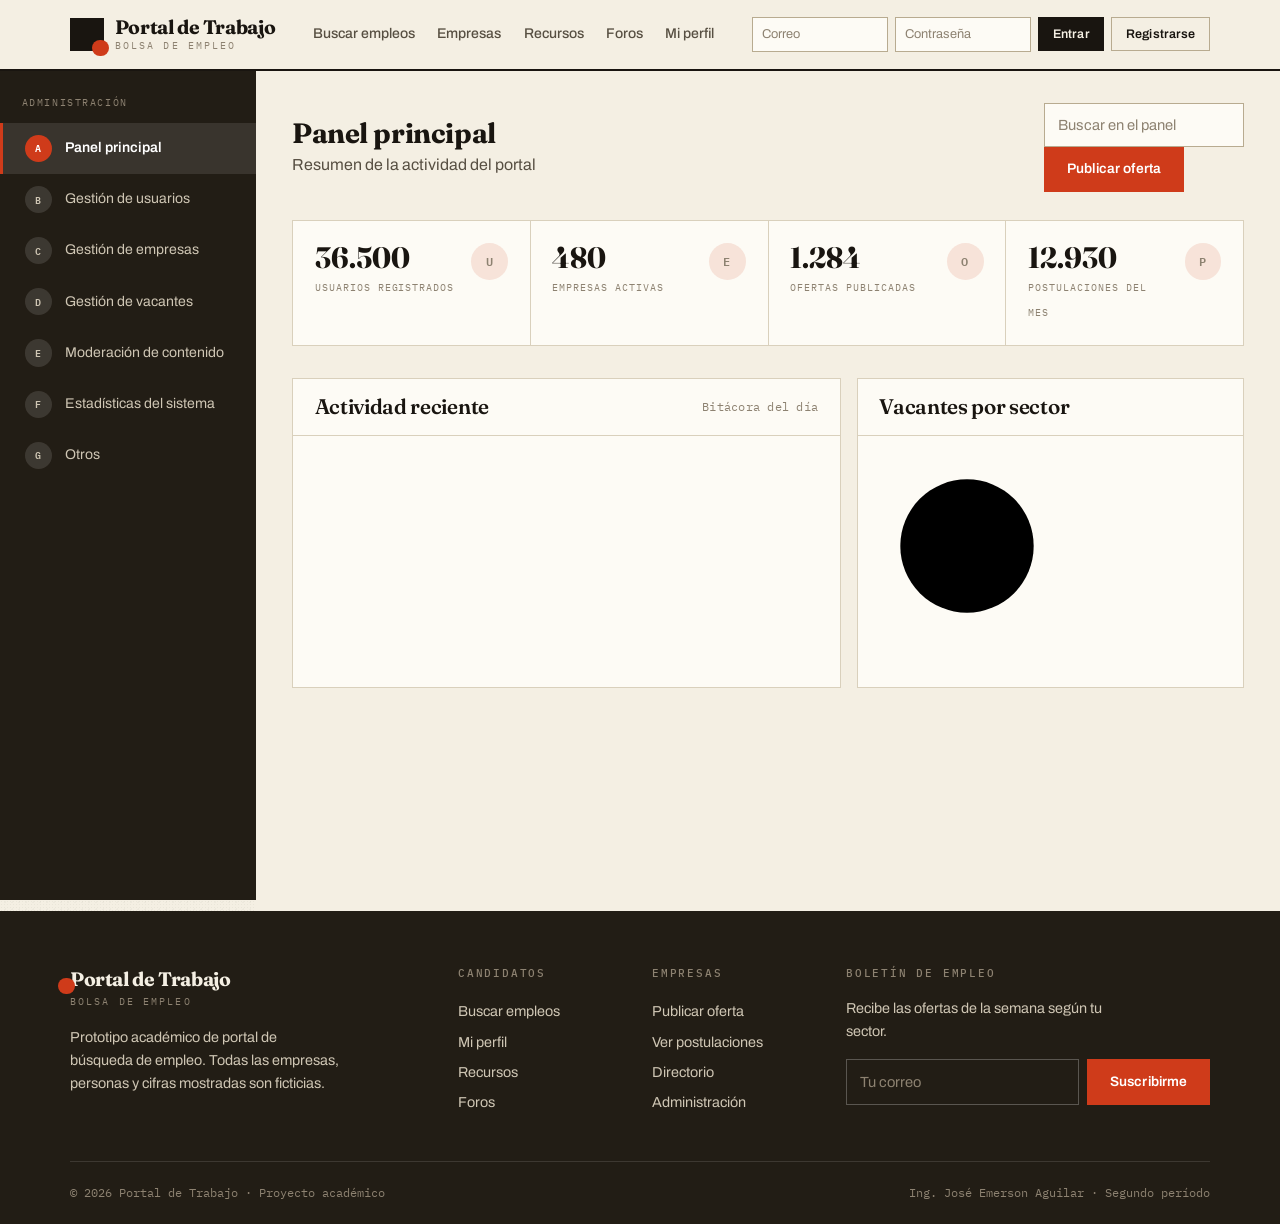
==== admin.html @ 103ead2e "Prototipo visible para sacar anotaciones" ====
<!doctype html>
<html lang="es">
  <head>
    <meta charset="utf-8" />
    <meta name="viewport" content="width=device-width, initial-scale=1" />
    <title>Panel de administración — Portal de Trabajo</title>
    <meta
      name="description"
      content="Panel de administración del prototipo: gestión de usuarios, empresas y vacantes, moderación de contenidos y estadísticas del portal."
    />
    <link rel="icon" type="image/svg+xml" href="./media/favicon.svg" />

    <!-- Bootstrap local (funciona sin conexión) -->
    <link rel="stylesheet" href="./estilos/vendor/bootstrap.min.css" />
    <!-- Tipografías descargadas al proyecto -->
    <link rel="stylesheet" href="./estilos/tipografias.css" />
    <!-- Sistema visual propio: variables, componentes y pantallas -->
    <link rel="stylesheet" href="./estilos/base.css" />
    <link rel="stylesheet" href="./estilos/componentes.css" />
    <link rel="stylesheet" href="./estilos/pantallas.css" />
    <!-- Reglas exclusivas de esta pantalla (clases .adm-) -->
    <link rel="stylesheet" href="./estilos/admin.css" />
  </head>

  <body class="d-flex flex-column min-vh-100">
    <a class="visually-hidden-focusable btn btn-tinta position-absolute" href="#contenido">
      Saltar al contenido principal
    </a>

    <!-- ============================================================
         CABECERA
         Encabezado con logo, formulario de inicio de sesión y botón
         de registro (según el requerimiento de la página de inicio).
         ============================================================ -->
    <header class="cabecera">
      <div class="contenedor">
        <div class="d-flex align-items-center justify-content-between gap-2 flex-wrap py-2">
          <a class="marca" href="./index.html">
            <span class="marca-marca" aria-hidden="true"></span>
            <span class="marca-texto">
              Portal de Trabajo
              <small>Bolsa de empleo</small>
            </span>
          </a>

          <!-- Navegación principal: se marca sola según el archivo abierto -->
          <nav class="nav-principal d-none d-lg-flex" aria-label="Secciones del portal">
            <a class="nav-link" href="./busqueda.html">Buscar empleos</a>
            <a class="nav-link" href="./empresas.html">Empresas</a>
            <a class="nav-link" href="./recursos.html">Recursos</a>
            <a class="nav-link" href="./foros.html">Foros</a>
            <a class="nav-link" href="./perfil.html">Mi perfil</a>
          </nav>

          <!-- Acceso: maqueta, no valida credenciales -->
          <form class="acceso d-none d-lg-flex" data-acceso novalidate>
            <input class="acceso-campo" type="email" placeholder="Correo" aria-label="Correo electrónico" />
            <input class="acceso-campo" type="password" placeholder="Contraseña" aria-label="Contraseña" />
            <button class="btn btn-tinta btn-sm" type="submit">Entrar</button>
            <a class="btn btn-linea btn-sm" href="./perfil.html">Registrarse</a>
          </form>

          <button
            class="btn btn-tinta btn-sm d-lg-none"
            type="button"
            data-bs-toggle="collapse"
            data-bs-target="#menuMovil"
            aria-expanded="false"
            aria-controls="menuMovil"
          >
            Menú
          </button>
        </div>
      </div>

      <!-- Menú para pantallas pequeñas -->
      <div class="collapse menu-desplegable" id="menuMovil">
        <div class="contenedor py-3">
          <nav class="nav flex-column" aria-label="Secciones del portal (móvil)">
            <a class="nav-link" href="./busqueda.html">Buscar empleos</a>
            <a class="nav-link" href="./empresas.html">Empresas</a>
            <a class="nav-link" href="./recursos.html">Recursos</a>
            <a class="nav-link" href="./foros.html">Foros</a>
            <a class="nav-link" href="./perfil.html">Mi perfil</a>
            <a class="nav-link" href="./admin.html">Administración</a>
          </nav>
          <hr class="filete my-3" />
          <form class="gap-2 d-flex flex-column" data-acceso novalidate>
            <input class="form-control" type="email" placeholder="Correo electrónico" aria-label="Correo electrónico" />
            <input class="form-control" type="password" placeholder="Contraseña" aria-label="Contraseña" />
            <div class="d-flex gap-2">
              <button class="btn btn-tinta flex-fill" type="submit">Entrar</button>
              <a class="btn btn-linea flex-fill" href="./perfil.html">Registrarse</a>
            </div>
          </form>
        </div>
      </div>
    </header>

    <!-- ============================================================
         CUERPO DEL PANEL
         Rejilla de dos columnas: índice lateral oscuro con las siete
         secciones de administración y, a la derecha, el panel activo.
         Solo se ve uno a la vez (js/admin.js alterna el atributo
         hidden de .adm-panel y la marca .activo del índice).
         ============================================================ -->
    <main id="contenido" class="admin-cuerpo">
      <!-- ------------------------------------------------------------
           ÍNDICE LATERAL
           Siete botones con disco circular de acento. El primero viene
           marcado como activo y el resto se resaltan al pulsarlos.
           ------------------------------------------------------------ -->
      <aside class="admin-lateral" aria-label="Secciones de administración">
        <p class="admin-lateral-titulo">Administración</p>

        <button class="activo" type="button" data-seccion="principal" aria-current="true">
          <span class="disco" aria-hidden="true">A</span>
          Panel principal
        </button>
        <button type="button" data-seccion="usuarios">
          <span class="disco" aria-hidden="true">B</span>
          Gestión de usuarios
        </button>
        <button type="button" data-seccion="empresas">
          <span class="disco" aria-hidden="true">C</span>
          Gestión de empresas
        </button>
        <button type="button" data-seccion="vacantes">
          <span class="disco" aria-hidden="true">D</span>
          Gestión de vacantes
        </button>
        <button type="button" data-seccion="moderacion">
          <span class="disco" aria-hidden="true">E</span>
          Moderación de contenido
        </button>
        <button type="button" data-seccion="estadisticas">
          <span class="disco" aria-hidden="true">F</span>
          Estadísticas del sistema
        </button>
        <button type="button" data-seccion="otros">
          <span class="disco" aria-hidden="true">G</span>
          Otros
        </button>
      </aside>

      <div class="admin-principal">

        <!-- ============================================================
             SECCIÓN A — PANEL PRINCIPAL
             Resumen de la actividad del portal: cuatro cifras clave,
             bitácora de movimiento y anillo con las vacantes por sector.
             ============================================================ -->
        <div class="adm-panel" data-panel="principal" id="panelPrincipal">

          <!-- Cabecera: título a la izquierda; buscador del panel y
               acceso al módulo de publicación a la derecha -->
          <div class="admin-cabecera">
            <div>
              <h1>Panel principal</h1>
              <p class="texto-suave mb-0">Resumen de la actividad del portal</p>
            </div>
            <div class="adm-controles">
              <input
                type="search"
                class="form-control"
                id="buscarPanel"
                placeholder="Buscar en el panel"
                aria-label="Buscar en el panel"
                style="max-width: 16rem"
              />
              <a class="btn btn-bermellon" href="./empresas.html">Publicar oferta</a>
            </div>
          </div>

          <!-- Cuatro tarjetas de resumen con disco de acento -->
          <div class="resumen-rejilla">
            <div class="resumen-tarjeta">
              <div>
                <strong>36.500</strong>
                <span>Usuarios registrados</span>
              </div>
              <span class="disco" aria-hidden="true">U</span>
            </div>
            <div class="resumen-tarjeta">
              <div>
                <strong>480</strong>
                <span>Empresas activas</span>
              </div>
              <span class="disco" aria-hidden="true">E</span>
            </div>
            <div class="resumen-tarjeta">
              <div>
                <strong>1.284</strong>
                <span>Ofertas publicadas</span>
              </div>
              <span class="disco" aria-hidden="true">O</span>
            </div>
            <div class="resumen-tarjeta">
              <div>
                <strong>12.930</strong>
                <span>Postulaciones del mes</span>
              </div>
              <span class="disco" aria-hidden="true">P</span>
            </div>
          </div>

          <div class="row g-3">
            <!-- Actividad reciente: la pinta js/admin.js con ACTIVIDAD_ADMIN -->
            <div class="col-lg-7">
              <div class="panel h-100">
                <div class="panel-cabecera">
                  <h3>Actividad reciente</h3>
                  <span class="datos texto-tenue">Bitácora del día</span>
                </div>
                <div class="panel-cuerpo">
                  <ul class="actividad" id="listaActividad"></ul>
                </div>
              </div>
            </div>

            <!-- Vacantes por sector: anillo SVG + leyenda calculados
                 desde VACANTES por js/admin.js -->
            <div class="col-lg-5">
              <div class="panel h-100">
                <div class="panel-cabecera">
                  <h3>Vacantes por sector</h3>
                  <span class="datos texto-tenue" id="totalSectores"></span>
                </div>
                <div class="panel-cuerpo">
                  <div class="anillo-datos">
                    <svg
                      id="anilloSectores"
                      viewBox="0 0 42 42"
                      role="img"
                      aria-label="Distribución de las vacantes publicadas por sector"
                    >
                      <!-- Pista de fondo del anillo; los tramos de color
                           los añade el script con stroke-dasharray -->
                      <circle class="fondo" cx="21" cy="21" r="15.9155"></circle>
                    </svg>
                    <ul class="leyenda" id="leyendaSectores"></ul>
                  </div>
                </div>
              </div>
            </div>
          </div>
        </div>

        <!-- ============================================================
             SECCIÓN B — GESTIÓN DE USUARIOS
             Tabla de cuentas con filtro de rol en vivo, suspensión o
             reactivación de la cuenta y eliminación con confirmación.
             ============================================================ -->
        <div class="adm-panel" data-panel="usuarios" id="panelUsuarios" hidden>
          <div class="admin-cabecera">
            <div>
              <h1>Gestión de usuarios</h1>
              <p class="texto-suave mb-0">Cuentas registradas en el portal y su estado actual</p>
            </div>
            <div class="adm-controles">
              <!-- Filtro de rol: repinta la tabla en cada cambio -->
              <div class="adm-control">
                <label class="form-label" for="filtroRol">Rol</label>
                <select class="form-select" id="filtroRol">
                  <option value="">Todos los roles</option>
                  <option value="Candidato">Candidato</option>
                  <option value="Empresa">Empresa</option>
                  <option value="Administrador">Administrador</option>
                </select>
              </div>
            </div>
          </div>

          <div class="tabla-envoltura">
            <table class="tabla">
              <caption class="visually-hidden">Usuarios registrados en el portal</caption>
              <thead>
                <tr>
                  <th scope="col">Usuario</th>
                  <th scope="col">Correo</th>
                  <th scope="col">Rol</th>
                  <th scope="col">Estado</th>
                  <th scope="col">Registro</th>
                  <th scope="col">Acciones</th>
                </tr>
              </thead>
              <!-- Filas generadas por js/admin.js -->
              <tbody id="cuerpoUsuarios"></tbody>
            </table>
          </div>
          <p class="datos texto-tenue mt-2 mb-0" id="cuentaUsuarios"></p>
        </div>

        <!-- ============================================================
             SECCIÓN C — GESTIÓN DE EMPRESAS
             Directorio con buscador en vivo (nombre, rubro o ciudad),
             edición simulada de la ficha y baja o reactivación.
             ============================================================ -->
        <div class="adm-panel" data-panel="empresas" id="panelEmpresas" hidden>
          <div class="admin-cabecera">
            <div>
              <h1>Gestión de empresas</h1>
              <p class="texto-suave mb-0">Directorio de organizaciones y oferta asociada</p>
            </div>
            <div class="adm-controles">
              <!-- Buscador en vivo sobre las filas de la tabla -->
              <div class="adm-control">
                <label class="form-label" for="buscarEmpresaAdmin">Buscar empresa</label>
                <input
                  class="form-control"
                  id="buscarEmpresaAdmin"
                  type="search"
                  placeholder="Nombre, rubro o ciudad"
                  style="max-width: 16rem"
                />
              </div>
            </div>
          </div>

          <div class="tabla-envoltura">
            <table class="tabla">
              <caption class="visually-hidden">Empresas registradas en el portal</caption>
              <thead>
                <tr>
                  <th scope="col">Empresa</th>
                  <th scope="col">Rubro</th>
                  <th scope="col">Ciudad</th>
                  <th scope="col">Valoración</th>
                  <th scope="col">Ofertas</th>
                  <th scope="col">Acciones</th>
                </tr>
              </thead>
              <!-- Filas generadas por js/admin.js -->
              <tbody id="cuerpoEmpresas"></tbody>
            </table>
          </div>
          <p class="datos texto-tenue mt-2 mb-0" id="cuentaEmpresasAdmin"></p>
        </div>

        <!-- ============================================================
             SECCIÓN D — GESTIÓN DE VACANTES
             Las diez ofertas de prueba con su estado de publicación,
             el recuento de postulantes y las acciones de aprobación,
             retirada y consulta del detalle.
             ============================================================ -->
        <div class="adm-panel" data-panel="vacantes" id="panelVacantes" hidden>
          <div class="admin-cabecera">
            <div>
              <h1>Gestión de vacantes</h1>
              <p class="texto-suave mb-0">Ofertas publicadas, su estado y sus postulantes</p>
            </div>
            <div class="adm-controles">
              <!-- Filtro de estado en vivo -->
              <div class="adm-control">
                <label class="form-label" for="filtroEstadoVacante">Estado</label>
                <select class="form-select" id="filtroEstadoVacante">
                  <option value="">Todas</option>
                  <option value="Publicada">Publicadas</option>
                  <option value="Retirada">Retiradas</option>
                </select>
              </div>
            </div>
          </div>

          <div class="tabla-envoltura">
            <table class="tabla">
              <caption class="visually-hidden">Ofertas de empleo publicadas en el portal</caption>
              <thead>
                <tr>
                  <th scope="col">Oferta</th>
                  <th scope="col">Empresa</th>
                  <th scope="col">Publicada</th>
                  <th scope="col">Estado</th>
                  <th scope="col">Postulantes</th>
                  <th scope="col">Acciones</th>
                </tr>
              </thead>
              <!-- Filas generadas por js/admin.js -->
              <tbody id="cuerpoVacantes"></tbody>
            </table>
          </div>
          <p class="datos texto-tenue mt-2 mb-0" id="cuentaVacantes"></p>
        </div>

        <!-- ============================================================
             SECCIÓN E — MODERACIÓN DE CONTENIDO
             Denuncias recibidas sobre reseñas, temas de foro y
             comentarios. Cada tarjeta se retira del listado al
             aprobar u ocultar el contenido (js/admin.js).
             ============================================================ -->
        <div class="adm-panel" data-panel="moderacion" id="panelModeracion" hidden>
          <div class="admin-cabecera">
            <div>
              <h1>Moderación de contenido</h1>
              <p class="texto-suave mb-0">
                Aquí se revisan las denuncias que envía la comunidad sobre reseñas, temas
                de foro y comentarios. Aprueba el contenido si cumple las reglas del portal
                u ocúltalo para que deje de mostrarse públicamente.
              </p>
            </div>
            <!-- Contador de denuncias pendientes (lo actualiza el script) -->
            <span class="etiqueta-chip ambar" id="contadorModeracion">3 pendientes</span>
          </div>

          <!-- Tarjetas de denuncia generadas por js/admin.js -->
          <div id="listaModeracion" class="d-grid gap-3"></div>
        </div>

        <!-- ============================================================
             SECCIÓN F — ESTADÍSTICAS DEL SISTEMA
             Indicadores del mes, gráfico de barras de postulaciones y
             ranking de empresas según el número de ofertas publicadas.
             ============================================================ -->
        <div class="adm-panel" data-panel="estadisticas" id="panelEstadisticas" hidden>
          <div class="admin-cabecera">
            <div>
              <h1>Estadísticas del sistema</h1>
              <p class="texto-suave mb-0">Indicadores de uso y crecimiento del portal</p>
            </div>
            <span class="datos texto-tenue">Actualizado hoy</span>
          </div>

          <!-- Cuatro cifras del período -->
          <div class="resumen-rejilla">
            <div class="resumen-tarjeta">
              <div>
                <strong>1.240</strong>
                <span>Nuevos usuarios este mes</span>
              </div>
              <span class="disco" aria-hidden="true">N</span>
            </div>
            <div class="resumen-tarjeta">
              <div>
                <strong>312</strong>
                <span>Ofertas publicadas</span>
              </div>
              <span class="disco" aria-hidden="true">O</span>
            </div>
            <div class="resumen-tarjeta">
              <div>
                <strong>68%</strong>
                <span>Tasa de respuesta</span>
              </div>
              <span class="disco" aria-hidden="true">T</span>
            </div>
            <div class="resumen-tarjeta">
              <div>
                <strong>91%</strong>
                <span>Empresas que renuevan</span>
              </div>
              <span class="disco" aria-hidden="true">E</span>
            </div>
          </div>

          <div class="row g-3">
            <!-- Gráfico de barras: las barras las pinta js/admin.js -->
            <div class="col-lg-7">
              <div class="panel h-100">
                <div class="panel-cabecera">
                  <h3>Postulaciones por mes</h3>
                  <span class="datos texto-tenue">Mar — Oct</span>
                </div>
                <div class="panel-cuerpo">
                  <div
                    class="grafico-barras"
                    id="graficoPostulaciones"
                    role="img"
                    aria-label="Postulaciones recibidas por mes"
                  ></div>
                  <!-- Eje de meses fijo en el marcado -->
                  <div class="grafico-barras-eje">
                    <span>Mar</span>
                    <span>Abr</span>
                    <span>May</span>
                    <span>Jun</span>
                    <span>Jul</span>
                    <span>Ago</span>
                    <span>Sep</span>
                    <span>Oct</span>
                  </div>
                </div>
              </div>
            </div>

            <!-- Ranking de empresas calculado con VACANTES -->
            <div class="col-lg-5">
              <div class="panel h-100">
                <div class="panel-cabecera">
                  <h3>Top empresas por ofertas</h3>
                </div>
                <div class="panel-cuerpo">
                  <table class="tabla tabla-ajustada">
                    <caption class="visually-hidden">
                      Cinco empresas con más ofertas publicadas
                    </caption>
                    <thead>
                      <tr>
                        <th scope="col">Empresa</th>
                        <th scope="col">Ofertas</th>
                      </tr>
                    </thead>
                    <!-- Filas generadas por js/admin.js -->
                    <tbody id="cuerpoTopEmpresas"></tbody>
                  </table>
                </div>
              </div>
            </div>
          </div>
        </div>

        <!-- ============================================================
             SECCIÓN G — OTROS
             Configuración general con interruptores y bloque de
             mantenimiento de los datos de prueba.
             ============================================================ -->
        <div class="adm-panel" data-panel="otros" id="panelOtros" hidden>
          <div class="admin-cabecera">
            <div>
              <h1>Otros</h1>
              <p class="texto-suave mb-0">Ajustes complementarios y mantenimiento del prototipo</p>
            </div>
          </div>

          <div class="d-grid gap-3">
            <!-- Interruptores de configuración: cada cambio avisa -->
            <div class="panel">
              <div class="panel-cabecera">
                <h3>Configuración del portal</h3>
                <span class="datos texto-tenue">El cambio se aplica de inmediato</span>
              </div>
              <div class="panel-cuerpo">
                <div class="alerta-fila">
                  <div>
                    <strong>Moderación previa de reseñas</strong>
                    <small>Las reseñas se publican después de la revisión de un administrador</small>
                  </div>
                  <label class="interruptor ms-auto">
                    <input type="checkbox" data-config="moderacion-resenas" checked aria-label="Moderación previa de reseñas" />
                    <span class="pista-i" aria-hidden="true"></span>
                  </label>
                </div>

                <div class="alerta-fila">
                  <div>
                    <strong>Notificaciones por correo a candidatos</strong>
                    <small>Aviso diario con las ofertas que encajan con su perfil</small>
                  </div>
                  <label class="interruptor ms-auto">
                    <input type="checkbox" data-config="notificaciones" checked aria-label="Notificaciones por correo a candidatos" />
                    <span class="pista-i" aria-hidden="true"></span>
                  </label>
                </div>

                <div class="alerta-fila">
                  <div>
                    <strong>Publicación automática de ofertas verificadas</strong>
                    <small>Las empresas verificadas publican sin pasar por revisión</small>
                  </div>
                  <label class="interruptor ms-auto">
                    <input type="checkbox" data-config="auto-publicacion" checked aria-label="Publicación automática de ofertas verificadas" />
                    <span class="pista-i" aria-hidden="true"></span>
                  </label>
                </div>

                <div class="alerta-fila">
                  <div>
                    <strong>Modo mantenimiento del portal</strong>
                    <small>Suspende temporalmente el acceso público al sitio</small>
                  </div>
                  <label class="interruptor ms-auto">
                    <input type="checkbox" data-config="mantenimiento" aria-label="Modo mantenimiento del portal" />
                    <span class="pista-i" aria-hidden="true"></span>
                  </label>
                </div>
              </div>
            </div>

            <!-- Restablecimiento de los datos de prueba -->
            <div class="panel">
              <div class="panel-cabecera">
                <h3>Datos de prueba</h3>
                <span class="datos texto-tenue">Solo demostración</span>
              </div>
              <div class="panel-cuerpo">
                <p class="texto-suave">
                  Devuelve usuarios, empresas, vacantes y denuncias a sus valores iniciales
                  y limpia los filtros aplicados en este panel.
                </p>
                <button class="btn btn-bermellon" type="button" id="btnRestablecer">
                  Restablecer datos
                </button>
              </div>
            </div>
          </div>
        </div>

      </div>
    </main>

    <!-- ============================================================
         PIE DE PÁGINA
         ============================================================ -->
    <footer class="pie mt-auto">
      <div class="contenedor">
        <div class="row g-4">
          <div class="col-lg-4">
            <a class="marca mb-3" href="./index.html">
              <span class="marca-marca" aria-hidden="true"></span>
              <span class="marca-texto">
                Portal de Trabajo
                <small>Bolsa de empleo</small>
              </span>
            </a>
            <p style="max-width: 34ch; font-size: 0.9rem">
              Prototipo académico de portal de búsqueda de empleo. Todas las empresas,
              personas y cifras mostradas son ficticias.
            </p>
          </div>
          <div class="col-6 col-lg-2">
            <h5>Candidatos</h5>
            <a href="./busqueda.html">Buscar empleos</a><br />
            <a href="./perfil.html">Mi perfil</a><br />
            <a href="./recursos.html">Recursos</a><br />
            <a href="./foros.html">Foros</a>
          </div>
          <div class="col-6 col-lg-2">
            <h5>Empresas</h5>
            <a href="./empresas.html">Publicar oferta</a><br />
            <a href="./empresas.html#postulaciones">Ver postulaciones</a><br />
            <a href="./empresas.html#directorio">Directorio</a><br />
            <a href="./admin.html">Administración</a>
          </div>
          <div class="col-lg-4">
            <h5>Boletín de empleo</h5>
            <p style="font-size: 0.9rem; max-width: 32ch">
              Recibe las ofertas de la semana según tu sector.
            </p>
            <form class="d-flex gap-2" data-accion="suscripcion" data-mensaje="Suscripción registrada. Recibirás el próximo boletín el lunes." data-tono="exito">
              <input class="form-control" type="email" placeholder="Tu correo" aria-label="Correo para el boletín" />
              <button class="btn btn-bermellon" type="submit">Suscribirme</button>
            </form>
          </div>
        </div>

        <div class="pie-registro">
          <span>© <span data-anio>2026</span> Portal de Trabajo · Proyecto académico</span>
          <span>Ing. José Emerson Aguilar · Segundo período</span>
        </div>
      </div>
    </footer>

    <script src="./estilos/vendor/bootstrap.bundle.min.js"></script>
    <script src="./js/datos.js"></script>
    <script src="./js/main.js"></script>
    <script src="./js/admin.js"></script>
  </body>
</html>
---- estilos/tipografias.css ----
/* Tipografías descargadas localmente (subset latin / latin-ext).
   Fraunces  -> títulos (serif cálida)
   Archivo  -> texto y elementos de interfaz
   IBM Plex Mono -> etiquetas y datos */
@font-face {
  font-family: 'Archivo';
  font-style: normal;
  font-weight: 400;
  font-stretch: 100%;
  font-display: swap;
  src: url(../media/fonts/archivo-400-latin-ext.woff2) format('woff2');
  unicode-range: U+0100-02BA, U+02BD-02C5, U+02C7-02CC, U+02CE-02D7, U+02DD-02FF, U+0304, U+0308, U+0329, U+1D00-1DBF, U+1E00-1E9F, U+1EF2-1EFF, U+2020, U+20A0-20AB, U+20AD-20C4, U+2113, U+2C60-2C7F, U+A720-A7FF;
}
@font-face {
  font-family: 'Archivo';
  font-style: normal;
  font-weight: 400;
  font-stretch: 100%;
  font-display: swap;
  src: url(../media/fonts/archivo-400-latin.woff2) format('woff2');
  unicode-range: U+0000-00FF, U+0131, U+0152-0153, U+02BB-02BC, U+02C6, U+02DA, U+02DC, U+0304, U+0308, U+0329, U+2000-206F, U+20AC, U+2122, U+2191, U+2193, U+2212, U+2215, U+FEFF, U+FFFD;
}
@font-face {
  font-family: 'Archivo';
  font-style: normal;
  font-weight: 500;
  font-stretch: 100%;
  font-display: swap;
  src: url(../media/fonts/archivo-500-latin-ext.woff2) format('woff2');
  unicode-range: U+0100-02BA, U+02BD-02C5, U+02C7-02CC, U+02CE-02D7, U+02DD-02FF, U+0304, U+0308, U+0329, U+1D00-1DBF, U+1E00-1E9F, U+1EF2-1EFF, U+2020, U+20A0-20AB, U+20AD-20C4, U+2113, U+2C60-2C7F, U+A720-A7FF;
}
@font-face {
  font-family: 'Archivo';
  font-style: normal;
  font-weight: 500;
  font-stretch: 100%;
  font-display: swap;
  src: url(../media/fonts/archivo-500-latin.woff2) format('woff2');
  unicode-range: U+0000-00FF, U+0131, U+0152-0153, U+02BB-02BC, U+02C6, U+02DA, U+02DC, U+0304, U+0308, U+0329, U+2000-206F, U+20AC, U+2122, U+2191, U+2193, U+2212, U+2215, U+FEFF, U+FFFD;
}
@font-face {
  font-family: 'Archivo';
  font-style: normal;
  font-weight: 600;
  font-stretch: 100%;
  font-display: swap;
  src: url(../media/fonts/archivo-600-latin-ext.woff2) format('woff2');
  unicode-range: U+0100-02BA, U+02BD-02C5, U+02C7-02CC, U+02CE-02D7, U+02DD-02FF, U+0304, U+0308, U+0329, U+1D00-1DBF, U+1E00-1E9F, U+1EF2-1EFF, U+2020, U+20A0-20AB, U+20AD-20C4, U+2113, U+2C60-2C7F, U+A720-A7FF;
}
@font-face {
  font-family: 'Archivo';
  font-style: normal;
  font-weight: 600;
  font-stretch: 100%;
  font-display: swap;
  src: url(../media/fonts/archivo-600-latin.woff2) format('woff2');
  unicode-range: U+0000-00FF, U+0131, U+0152-0153, U+02BB-02BC, U+02C6, U+02DA, U+02DC, U+0304, U+0308, U+0329, U+2000-206F, U+20AC, U+2122, U+2191, U+2193, U+2212, U+2215, U+FEFF, U+FFFD;
}
@font-face {
  font-family: 'Archivo';
  font-style: normal;
  font-weight: 700;
  font-stretch: 100%;
  font-display: swap;
  src: url(../media/fonts/archivo-700-latin-ext.woff2) format('woff2');
  unicode-range: U+0100-02BA, U+02BD-02C5, U+02C7-02CC, U+02CE-02D7, U+02DD-02FF, U+0304, U+0308, U+0329, U+1D00-1DBF, U+1E00-1E9F, U+1EF2-1EFF, U+2020, U+20A0-20AB, U+20AD-20C4, U+2113, U+2C60-2C7F, U+A720-A7FF;
}
@font-face {
  font-family: 'Archivo';
  font-style: normal;
  font-weight: 700;
  font-stretch: 100%;
  font-display: swap;
  src: url(../media/fonts/archivo-700-latin.woff2) format('woff2');
  unicode-range: U+0000-00FF, U+0131, U+0152-0153, U+02BB-02BC, U+02C6, U+02DA, U+02DC, U+0304, U+0308, U+0329, U+2000-206F, U+20AC, U+2122, U+2191, U+2193, U+2212, U+2215, U+FEFF, U+FFFD;
}
@font-face {
  font-family: 'Fraunces';
  font-style: normal;
  font-weight: 400;
  font-display: swap;
  src: url(../media/fonts/fraunces-400-latin-ext.woff2) format('woff2');
  unicode-range: U+0100-02BA, U+02BD-02C5, U+02C7-02CC, U+02CE-02D7, U+02DD-02FF, U+0304, U+0308, U+0329, U+1D00-1DBF, U+1E00-1E9F, U+1EF2-1EFF, U+2020, U+20A0-20AB, U+20AD-20C4, U+2113, U+2C60-2C7F, U+A720-A7FF;
}
@font-face {
  font-family: 'Fraunces';
  font-style: normal;
  font-weight: 400;
  font-display: swap;
  src: url(../media/fonts/fraunces-400-latin.woff2) format('woff2');
  unicode-range: U+0000-00FF, U+0131, U+0152-0153, U+02BB-02BC, U+02C6, U+02DA, U+02DC, U+0304, U+0308, U+0329, U+2000-206F, U+20AC, U+2122, U+2191, U+2193, U+2212, U+2215, U+FEFF, U+FFFD;
}
@font-face {
  font-family: 'Fraunces';
  font-style: normal;
  font-weight: 600;
  font-display: swap;
  src: url(../media/fonts/fraunces-600-latin-ext.woff2) format('woff2');
  unicode-range: U+0100-02BA, U+02BD-02C5, U+02C7-02CC, U+02CE-02D7, U+02DD-02FF, U+0304, U+0308, U+0329, U+1D00-1DBF, U+1E00-1E9F, U+1EF2-1EFF, U+2020, U+20A0-20AB, U+20AD-20C4, U+2113, U+2C60-2C7F, U+A720-A7FF;
}
@font-face {
  font-family: 'Fraunces';
  font-style: normal;
  font-weight: 600;
  font-display: swap;
  src: url(../media/fonts/fraunces-600-latin.woff2) format('woff2');
  unicode-range: U+0000-00FF, U+0131, U+0152-0153, U+02BB-02BC, U+02C6, U+02DA, U+02DC, U+0304, U+0308, U+0329, U+2000-206F, U+20AC, U+2122, U+2191, U+2193, U+2212, U+2215, U+FEFF, U+FFFD;
}
@font-face {
  font-family: 'Fraunces';
  font-style: normal;
  font-weight: 700;
  font-display: swap;
  src: url(../media/fonts/fraunces-700-latin-ext.woff2) format('woff2');
  unicode-range: U+0100-02BA, U+02BD-02C5, U+02C7-02CC, U+02CE-02D7, U+02DD-02FF, U+0304, U+0308, U+0329, U+1D00-1DBF, U+1E00-1E9F, U+1EF2-1EFF, U+2020, U+20A0-20AB, U+20AD-20C4, U+2113, U+2C60-2C7F, U+A720-A7FF;
}
@font-face {
  font-family: 'Fraunces';
  font-style: normal;
  font-weight: 700;
  font-display: swap;
  src: url(../media/fonts/fraunces-700-latin.woff2) format('woff2');
  unicode-range: U+0000-00FF, U+0131, U+0152-0153, U+02BB-02BC, U+02C6, U+02DA, U+02DC, U+0304, U+0308, U+0329, U+2000-206F, U+20AC, U+2122, U+2191, U+2193, U+2212, U+2215, U+FEFF, U+FFFD;
}
@font-face {
  font-family: 'IBM Plex Mono';
  font-style: normal;
  font-weight: 400;
  font-display: swap;
  src: url(../media/fonts/ibm-plex-mono-400-latin-ext.woff2) format('woff2');
  unicode-range: U+0100-02BA, U+02BD-02C5, U+02C7-02CC, U+02CE-02D7, U+02DD-02FF, U+0304, U+0308, U+0329, U+1D00-1DBF, U+1E00-1E9F, U+1EF2-1EFF, U+2020, U+20A0-20AB, U+20AD-20C4, U+2113, U+2C60-2C7F, U+A720-A7FF;
}
@font-face {
  font-family: 'IBM Plex Mono';
  font-style: normal;
  font-weight: 400;
  font-display: swap;
  src: url(../media/fonts/ibm-plex-mono-400-latin.woff2) format('woff2');
  unicode-range: U+0000-00FF, U+0131, U+0152-0153, U+02BB-02BC, U+02C6, U+02DA, U+02DC, U+0304, U+0308, U+0329, U+2000-206F, U+20AC, U+2122, U+2191, U+2193, U+2212, U+2215, U+FEFF, U+FFFD;
}
@font-face {
  font-family: 'IBM Plex Mono';
  font-style: normal;
  font-weight: 500;
  font-display: swap;
  src: url(../media/fonts/ibm-plex-mono-500-latin-ext.woff2) format('woff2');
  unicode-range: U+0100-02BA, U+02BD-02C5, U+02C7-02CC, U+02CE-02D7, U+02DD-02FF, U+0304, U+0308, U+0329, U+1D00-1DBF, U+1E00-1E9F, U+1EF2-1EFF, U+2020, U+20A0-20AB, U+20AD-20C4, U+2113, U+2C60-2C7F, U+A720-A7FF;
}
@font-face {
  font-family: 'IBM Plex Mono';
  font-style: normal;
  font-weight: 500;
  font-display: swap;
  src: url(../media/fonts/ibm-plex-mono-500-latin.woff2) format('woff2');
  unicode-range: U+0000-00FF, U+0131, U+0152-0153, U+02BB-02BC, U+02C6, U+02DA, U+02DC, U+0304, U+0308, U+0329, U+2000-206F, U+20AC, U+2122, U+2191, U+2193, U+2212, U+2215, U+FEFF, U+FFFD;
}
@font-face {
  font-family: 'IBM Plex Mono';
  font-style: normal;
  font-weight: 600;
  font-display: swap;
  src: url(../media/fonts/ibm-plex-mono-600-latin-ext.woff2) format('woff2');
  unicode-range: U+0100-02BA, U+02BD-02C5, U+02C7-02CC, U+02CE-02D7, U+02DD-02FF, U+0304, U+0308, U+0329, U+1D00-1DBF, U+1E00-1E9F, U+1EF2-1EFF, U+2020, U+20A0-20AB, U+20AD-20C4, U+2113, U+2C60-2C7F, U+A720-A7FF;
}
@font-face {
  font-family: 'IBM Plex Mono';
  font-style: normal;
  font-weight: 600;
  font-display: swap;
  src: url(../media/fonts/ibm-plex-mono-600-latin.woff2) format('woff2');
  unicode-range: U+0000-00FF, U+0131, U+0152-0153, U+02BB-02BC, U+02C6, U+02DA, U+02DC, U+0304, U+0308, U+0329, U+2000-206F, U+20AC, U+2122, U+2191, U+2193, U+2212, U+2215, U+FEFF, U+FFFD;
}
---- estilos/base.css ----
/* =============================================================
   PORTAL DE TRABAJO — hoja base
   -------------------------------------------------------------
   Sistema visual "papel y bermellón":
   · Todo lo estructural es CUADRADO (esquinas rectas, sin radios).
   · Los CÍRCULOS se reservan exclusivamente para resaltar:
     avatares, contadores, pasos, estados y gráficos.
   · Acabado tipo papel: fondo cálido, filetes finos y un grano
     muy leve para que no se vea plano ni "de plantilla".
   ============================================================= */

/* ---------------------------------------------------------------
   1. Variables de diseño
   --------------------------------------------------------------- */
:root {
  /* Paleta — papel cálido + tinta + bermellón */
  --papel: #f4efe3;          /* fondo general */
  --papel-banda: #ebe4d4;    /* bandas y secciones alternas */
  --papel-hueso: #fdfbf5;    /* tarjetas y superficies elevadas */
  --papel-oscuro: #221d15;   /* pie de página y bloques de tinta */

  --tinta: #191510;          /* texto principal */
  --tinta-suave: #574f42;    /* texto secundario */
  --tinta-tenue: #8d8271;    /* etiquetas,Placeholders */

  --linea: #d9d0bc;          /* filetes habituales */
  --linea-fuerte: #b8ab90;   /* filetes de controles y énfasis */

  --bermellon: #cf3b1a;      /* color de acento */
  --bermellon-hondo: #a52a0d;/* acento en estado hover/activo */
  --bermellon-leche: #f7e3d9;/* tinte suave del acento */

  --verde: #47694a;          /* estados correctos / disponibles */
  --ambar: #a97a1f;          /* avisos y pendientes */
  --cielo: #3f5f7d;          /* datos e información */

  /* Tipografías */
  --fuente-titulo: "Fraunces", "Georgia", "Times New Roman", serif;
  --fuente-texto: "Archivo", system-ui, -apple-system, "Segoe UI", sans-serif;
  --fuente-mono: "IBM Plex Mono", "Courier New", monospace;

  /* Medidas */
  --medida: 1180px;          /* ancho máximo de contenido */
  --filete: 1px solid var(--linea);
  --cabecera-alto: 4.45rem;  /* altura de la cabecera en escritorio */

  /* Sombras: duras y nítidas, nunca difusas */
  --sombra-dura: 6px 6px 0 rgba(25, 21, 16, 0.09);
  --sombra-dura-alta: 9px 9px 0 rgba(25, 21, 16, 0.13);
}

/* ---------------------------------------------------------------
   2. Reset y base
   --------------------------------------------------------------- */
*,
*::before,
*::after {
  box-sizing: border-box;
  border-radius: 0;          /* la regla de oro del proyecto */
}

html {
  scroll-behavior: smooth;
  -webkit-text-size-adjust: 100%;
}

body {
  margin: 0;
  font-family: var(--fuente-texto);
  font-size: 1rem;
  line-height: 1.6;
  color: var(--tinta);
  background-color: var(--papel);
  /* Grano de papel: ruido SVG muy tenue sobre el fondo */
  background-image:
    radial-gradient(rgba(25, 21, 16, 0.045) 1px, transparent 1px),
    radial-gradient(rgba(25, 21, 16, 0.03) 1px, transparent 1px);
  background-size: 3px 3px, 7px 7px;
  background-position: 0 0, 2px 3px;
  -webkit-font-smoothing: antialiased;
  text-rendering: optimizeLegibility;
}

img,
svg {
  max-width: 100%;
  display: block;
}

a {
  color: var(--tinta);
  text-decoration-thickness: 1px;
  text-underline-offset: 3px;
}

a:hover {
  color: var(--bermellon);
}

/* ---------------------------------------------------------------
   3. Tipografía
   --------------------------------------------------------------- */
h1, h2, h3, h4, h5, h6 {
  font-family: var(--fuente-titulo);
  font-weight: 600;
  line-height: 1.12;
  letter-spacing: -0.015em;
  color: var(--tinta);
  margin: 0 0 0.6em;
  font-variation-settings: "opsz" 40;
}

h1 { font-size: clamp(2.4rem, 5vw, 3.9rem); font-weight: 700; }
h2 { font-size: clamp(1.7rem, 3vw, 2.4rem); }
h3 { font-size: 1.32rem; }
h4 { font-size: 1.1rem; }

p { margin: 0 0 1rem; }

.lead {
  font-size: 1.12rem;
  color: var(--tinta-suave);
  max-width: 62ch;
}

/* Etiqueta de sección: numerada, en mono, con filete */
.etiqueta {
  display: flex;
  align-items: center;
  gap: 0.7rem;
  font-family: var(--fuente-mono);
  font-size: 0.72rem;
  font-weight: 500;
  letter-spacing: 0.16em;
  text-transform: uppercase;
  color: var(--tinta-tenue);
  margin-bottom: 1.1rem;
}

.etiqueta::before {
  content: attr(data-num);
  display: inline-grid;
  place-items: center;
  width: 1.75rem;
  height: 1.75rem;
  border-radius: 50%;                /* círculo de acento */
  background: var(--bermellon);
  color: #fff;
  font-size: 0.7rem;
  letter-spacing: 0;
  flex: none;
}

/* Texto mono para datos, fechas, códigos */
.datos,
.tabla-datos {
  font-family: var(--fuente-mono);
  font-size: 0.78rem;
  letter-spacing: 0.02em;
}

.texto-suave { color: var(--tinta-suave); }
.texto-tenue { color: var(--tinta-tenue); }
.texto-acento { color: var(--bermellon); }
.fuerte { font-weight: 600; }

/* ---------------------------------------------------------------
   4. Utilidades de estructura
   --------------------------------------------------------------- */
.contenedor {
  width: 100%;
  max-width: var(--medida);
  margin-inline: auto;
  padding-inline: 1.25rem;
}

.seccion { padding: 4.25rem 0; }
.seccion-ajustada { padding: 3rem 0; }
.seccion-banda { background: var(--papel-banda); }

/* Filete horizontal editorial */
.filete { border: 0; border-top: var(--filete); margin: 0; }
.filete-fuerte { border: 0; border-top: 2px solid var(--tinta); margin: 0; }

/* Encabezado de sección en dos columnas (título + texto) */
.seccion-cabecera {
  display: flex;
  align-items: flex-end;
  justify-content: space-between;
  gap: 2rem;
  margin-bottom: 2.25rem;
  flex-wrap: wrap;
}

.seccion-cabecera h2 { margin-bottom: 0.35rem; }
.seccion-cabecera p { margin-bottom: 0; }

/* ---------------------------------------------------------------
   5. Utilidades de círculo (el lenguaje de acento)
   --------------------------------------------------------------- */
/* Disco circular: usado para iconos, iniciales y pasos */
.disco {
  display: inline-grid;
  place-items: center;
  width: 2.75rem;
  height: 2.75rem;
  border-radius: 50%;
  background: var(--bermellon-leche);
  color: var(--bermellon);
  font-family: var(--fuente-mono);
  font-weight: 600;
  flex: none;
}

.disco-tinta { background: var(--tinta); color: var(--papel); }
.disco-linea { background: transparent; border: 1px solid var(--linea-fuerte); color: var(--tinta-suave); }
.disco-verde { background: #e3ebe1; color: var(--verde); }
.disco-sm { width: 2rem; height: 2rem; font-size: 0.72rem; }
.disco-lg { width: 4.25rem; height: 4.25rem; font-size: 1.25rem; }

/* Avatar: círculo con iniciales */
.avatar {
  display: inline-grid;
  place-items: center;
  width: 2.6rem;
  height: 2.6rem;
  border-radius: 50%;
  background: var(--tinta);
  color: var(--papel);
  font-family: var(--fuente-mono);
  font-size: 0.8rem;
  font-weight: 500;
  letter-spacing: 0.03em;
  flex: none;
  overflow: hidden;
}

.avatar-sm { width: 2rem; height: 2rem; font-size: 0.66rem; }
.avatar-lg { width: 4.5rem; height: 4.5rem; font-size: 1.15rem; }
.avatar-acento { background: var(--bermellon); }
.avatar-suave { background: var(--linea-fuerte); color: var(--papel-hueso); }

/* Punto de estado */
.punto {
  display: inline-block;
  width: 0.5rem;
  height: 0.5rem;
  border-radius: 50%;
  background: var(--tinta-tenue);
  flex: none;
}
.punto-verde { background: var(--verde); }
.punto-bermellon { background: var(--bermellon); }
.punto-ambar { background: var(--ambar); }

/* ---------------------------------------------------------------
   6. Contador circular con anillo (métricas)
   --------------------------------------------------------------- */
.metrica {
  display: flex;
  flex-direction: column;
  align-items: center;
  text-align: center;
  gap: 0.9rem;
}

.metrica-anillo {
  position: relative;
  display: grid;
  place-items: center;
  width: 9.5rem;
  height: 9.5rem;
}

.metrica-anillo svg {
  position: absolute;
  inset: 0;
  width: 100%;
  height: 100%;
  transform: rotate(-90deg);
}

.metrica-anillo .pista {
  fill: none;
  stroke: var(--linea);
  stroke-width: 3;
}

.metrica-anillo .progreso {
  fill: none;
  stroke: var(--bermellon);
  stroke-width: 3;
  stroke-linecap: round;
  transition: stroke-dashoffset 1.6s cubic-bezier(0.22, 1, 0.36, 1);
}

.metrica-valor {
  font-family: var(--fuente-titulo);
  font-size: 2rem;
  font-weight: 700;
  line-height: 1;
  font-variation-settings: "opsz" 90;
}

.metrica-valor small {
  display: block;
  font-family: var(--fuente-mono);
  font-size: 0.66rem;
  font-weight: 400;
  letter-spacing: 0.14em;
  text-transform: uppercase;
  color: var(--tinta-tenue);
  margin-top: 0.4rem;
}

.metrica p {
  margin: 0;
  max-width: 17ch;
  font-size: 0.9rem;
  color: var(--tinta-suave);
}

/* ---------------------------------------------------------------
   7. Accesibilidad
   --------------------------------------------------------------- */
.visually-hidden-focusable:not(:focus):not(:focus-within) {
  position: absolute;
  width: 1px;
  height: 1px;
  padding: 0;
  margin: -1px;
  overflow: hidden;
  clip: rect(0, 0, 0, 0);
  white-space: nowrap;
  border: 0;
}

:focus-visible {
  outline: 2px solid var(--bermellon);
  outline-offset: 2px;
}

@media (prefers-reduced-motion: reduce) {
  *,
  *::before,
  *::after {
    animation-duration: 0.01ms !important;
    transition-duration: 0.01ms !important;
    scroll-behavior: auto !important;
  }
}

@media (max-width: 575.98px) {
  .seccion { padding: 3rem 0; }
  .metrica-anillo { width: 7.5rem; height: 7.5rem; }
}
---- estilos/componentes.css ----
/* =============================================================
   PORTAL DE TRABAJO — componentes
   -------------------------------------------------------------
   Botones, cabecera, tarjetas, formularios, tablas y pie.
   Todo cuadrado; los círculos aparecen solo como acento.
   ============================================================= */

/* ---------------------------------------------------------------
   1. Botones
   --------------------------------------------------------------- */
.btn {
  --bs-btn-focus-box-shadow: none;
  display: inline-flex;
  align-items: center;
  justify-content: center;
  gap: 0.55rem;
  font-family: var(--fuente-texto);
  font-size: 0.86rem;
  font-weight: 600;
  letter-spacing: 0.01em;
  padding: 0.72rem 1.35rem;
  border: 1px solid transparent;
  border-radius: 0;
  transition: background-color 0.18s ease, color 0.18s ease,
              border-color 0.18s ease, transform 0.18s ease;
}

/* El punto circular delante del texto: sello del sistema */
.btn .punto {
  width: 0.4rem;
  height: 0.4rem;
  background: currentColor;
  opacity: 0.85;
}

.btn:active { transform: translateY(1px); }

.btn-bermellon {
  background: var(--bermellon);
  border-color: var(--bermellon);
  color: #fff;
}
.btn-bermellon:hover,
.btn-bermellon:focus {
  background: var(--bermellon-hondo);
  border-color: var(--bermellon-hondo);
  color: #fff;
}

.btn-tinta {
  background: var(--tinta);
  border-color: var(--tinta);
  color: var(--papel);
}
.btn-tinta:hover,
.btn-tinta:focus {
  background: var(--papel-oscuro);
  border-color: var(--papel-oscuro);
  color: #fff;
}

.btn-linea {
  background: transparent;
  border-color: var(--linea-fuerte);
  color: var(--tinta);
}
.btn-linea:hover,
.btn-linea:focus {
  background: var(--tinta);
  border-color: var(--tinta);
  color: var(--papel);
}

.btn-fantasma {
  background: transparent;
  border-color: transparent;
  color: var(--tinta-suave);
  padding-inline: 0.6rem;
}
.btn-fantasma:hover { color: var(--bermellon); }

.btn-sm { padding: 0.42rem 0.85rem; font-size: 0.78rem; }
.btn-lg { padding: 0.95rem 1.9rem; font-size: 0.95rem; }
.btn-block { width: 100%; }

/* Botón con contador circular (guardados, postulaciones) */
.btn-contador {
  font-family: var(--fuente-mono);
  font-size: 0.72rem;
  background: var(--papel-hueso);
  border: 1px solid var(--linea-fuerte);
  padding: 0.1rem 0.45rem;
  border-radius: 50%;
  aspect-ratio: 1;
  display: inline-grid;
  place-items: center;
  min-width: 1.35rem;
  height: 1.35rem;
}

/* ---------------------------------------------------------------
   2. Cabecera
   --------------------------------------------------------------- */
.cabecera {
  position: sticky;
  top: 0;
  z-index: 1030;
  background: var(--papel);
  border-bottom: 2px solid var(--tinta);
}

/* Filete fino inferior del menú móvil */
.cabecera .menu-desplegable { border-bottom: var(--filete); }

.marca {
  display: inline-flex;
  align-items: center;
  gap: 0.7rem;
  text-decoration: none;
  color: var(--tinta);
  padding: 0.6rem 0;
}

.marca:hover { color: var(--tinta); }

/* Logotipo: cuadrado con círculo adentro (el motivo del proyecto) */
.marca-marca {
  position: relative;
  width: 2.1rem;
  height: 2.1rem;
  background: var(--tinta);
  flex: none;
}

.marca-marca::after {
  content: "";
  position: absolute;
  right: -0.32rem;
  bottom: -0.32rem;
  width: 1.05rem;
  height: 1.05rem;
  border-radius: 50%;
  background: var(--bermellon);
}

.marca-texto {
  font-family: var(--fuente-titulo);
  font-size: 1.22rem;
  font-weight: 700;
  letter-spacing: -0.02em;
  line-height: 1;
}

.marca-texto small {
  display: block;
  font-family: var(--fuente-mono);
  font-size: 0.6rem;
  font-weight: 400;
  letter-spacing: 0.22em;
  text-transform: uppercase;
  color: var(--tinta-tenue);
  margin-top: 0.22rem;
}

/* Navegación principal */
.nav-principal .nav-link {
  position: relative;
  font-size: 0.88rem;
  font-weight: 500;
  color: var(--tinta-suave);
  padding: 0.5rem 0.7rem;
  text-decoration: none;
}

.nav-principal .nav-link:hover { color: var(--tinta); }

/* Página activa: subrayado de tinta + punto bermellón */
.nav-principal .nav-link.activo {
  color: var(--tinta);
  font-weight: 600;
}

.nav-principal .nav-link.activo::after {
  content: "";
  position: absolute;
  left: 0.85rem;
  right: 0.85rem;
  bottom: -0.78rem;
  height: 2px;
  background: var(--tinta);
}

.nav-principal .nav-link.activo::before {
  content: "";
  position: absolute;
  left: 50%;
  transform: translateX(-50%);
  bottom: -1.28rem;
  width: 0.42rem;
  height: 0.42rem;
  border-radius: 50%;
  background: var(--bermellon);
}

/* Acceso de sesión en la cabecera */
.acceso {
  display: flex;
  align-items: center;
  gap: 0.45rem;
}

.acceso-campo {
  height: 2.2rem;
  padding: 0 0.55rem;
  font-size: 0.8rem;
  background: var(--papel-hueso);
  border: 1px solid var(--linea-fuerte);
  color: var(--tinta);
  min-width: 6.6rem;
  max-width: 8.5rem;
}

.acceso-campo::placeholder { color: var(--tinta-tenue); }
.acceso-campo:focus { border-color: var(--tinta); outline: none; }

/* ---------------------------------------------------------------
   3. Paneles y tarjetas (cuadrados, con filete)
   --------------------------------------------------------------- */
.panel {
  background: var(--papel-hueso);
  border: var(--filete);
}

.panel-cabecera {
  display: flex;
  align-items: center;
  justify-content: space-between;
  gap: 1rem;
  padding: 1rem 1.35rem;
  border-bottom: var(--filete);
}

.panel-cabecera h3,
.panel-cabecera h4 { margin: 0; }

.panel-cuerpo { padding: 1.35rem; }
.panel-cuerpo-ajustado { padding: 1rem 1.35rem; }

.panel-tinta {
  background: var(--papel-oscuro);
  border-color: var(--papel-oscuro);
  color: var(--papel);
}
.panel-tinta h2, .panel-tinta h3 { color: var(--papel); }

/* Tarjeta de contenido concreto (vacante, artículo, tema) */
.tarjeta {
  position: relative;
  display: block;
  background: var(--papel-hueso);
  border: var(--filete);
  padding: 1.4rem;
  transition: border-color 0.18s ease, box-shadow 0.18s ease,
              transform 0.18s ease;
}

.tarjeta:hover {
  border-color: var(--linea-fuerte);
  box-shadow: var(--sombra-dura);
  transform: translate(-2px, -2px);
}

/* Variante sin interacción */
.tarjeta-estatica:hover { box-shadow: none; transform: none; }

/* Tarjeta destacada con filete de acento arriba */
.tarjeta-acento { border-top: 3px solid var(--bermellon); }

/* Fila de tarjeta: marca de empresa cuadrada + texto */
.tarjeta-fila {
  display: grid;
  grid-template-columns: auto 1fr auto;
  gap: 1.15rem;
  align-items: start;
}

/* Marca cuadrada de empresa con iniciales */
.marca-empresa {
  display: grid;
  place-items: center;
  width: 3.1rem;
  height: 3.1rem;
  background: var(--papel-banda);
  border: 1px solid var(--linea);
  font-family: var(--fuente-mono);
  font-weight: 600;
  font-size: 0.92rem;
  color: var(--tinta);
  flex: none;
}

.marca-empresa.oscura { background: var(--tinta); color: var(--papel); border-color: var(--tinta); }
.marca-empresa.acento { background: var(--bermellon-leche); color: var(--bermellon); border-color: var(--bermellon-leche); }

/* ---------------------------------------------------------------
   4. Etiquetas (chips cuadrados)
   --------------------------------------------------------------- */
.etiqueta-chip {
  display: inline-flex;
  align-items: center;
  gap: 0.4rem;
  padding: 0.22rem 0.6rem;
  border: 1px solid var(--linea-fuerte);
  font-family: var(--fuente-mono);
  font-size: 0.68rem;
  font-weight: 500;
  letter-spacing: 0.08em;
  text-transform: uppercase;
  color: var(--tinta-suave);
  background: transparent;
}

.etiqueta-chip.rellena { background: var(--tinta); border-color: var(--tinta); color: var(--papel); }
.etiqueta-chip.acento { background: var(--bermellon-leche); border-color: var(--bermellon-leche); color: var(--bermellon-hondo); }
.etiqueta-chip.verde { background: #e3ebe1; border-color: #c9d8c6; color: var(--verde); }
.etiqueta-chip.ambar { background: #f4ead4; border-color: #e3d3ac; color: var(--ambar); }
.etiqueta-chip.cielo { background: #dee7ee; border-color: #c4d4e0; color: var(--cielo); }

/* Lista horizontal de chips */
.chips { display: flex; flex-wrap: wrap; gap: 0.45rem; }

/* ---------------------------------------------------------------
   5. Formularios
   --------------------------------------------------------------- */
.form-label {
  font-family: var(--fuente-mono);
  font-size: 0.68rem;
  font-weight: 500;
  letter-spacing: 0.12em;
  text-transform: uppercase;
  color: var(--tinta-suave);
  margin-bottom: 0.4rem;
}

.form-control,
.form-select {
  background-color: var(--papel-hueso);
  border: 1px solid var(--linea-fuerte);
  color: var(--tinta);
  padding: 0.62rem 0.8rem;
  font-size: 0.92rem;
  border-radius: 0;
  box-shadow: none;
}

.form-control::placeholder { color: var(--tinta-tenue); }

.form-control:focus,
.form-select:focus {
  background: #fff;
  border-color: var(--tinta);
  box-shadow: none;
  color: var(--tinta);
}

.form-select {
  background-image: url("data:image/svg+xml,%3Csvg xmlns='http://www.w3.org/2000/svg' viewBox='0 0 12 8'%3E%3Cpath d='M1 1l5 5 5-5' fill='none' stroke='%23574f42' stroke-width='1.6'/%3E%3C/svg%3E");
  background-repeat: no-repeat;
  background-position: right 0.8rem center;
  background-size: 0.65rem;
  padding-right: 2.1rem;
}

textarea.form-control { resize: vertical; min-height: 7rem; }

.input-group-text {
  background: var(--papel-banda);
  border: 1px solid var(--linea-fuerte);
  color: var(--tinta-suave);
  font-size: 0.85rem;
  border-radius: 0;
}

/* Casillas y radios cuadrados, con marca circular de confirmación */
.form-check-input {
  width: 1.05rem;
  height: 1.05rem;
  margin-top: 0.18rem;
  border: 1px solid var(--linea-fuerte);
  background-color: var(--papel-hueso);
  border-radius: 0;
  box-shadow: none;
}

.form-check-input:checked {
  background-color: var(--bermellon);
  border-color: var(--bermellon);
  background-image: url("data:image/svg+xml,%3Csvg xmlns='http://www.w3.org/2000/svg' viewBox='0 0 16 16'%3E%3Cpath d='M3.5 8.5l3 3 6-6.5' fill='none' stroke='%23fff' stroke-width='2'/%3E%3C/svg%3E");
}

.form-check-input:focus { border-color: var(--tinta); box-shadow: none; }

.form-check-label {
  font-size: 0.88rem;
  color: var(--tinta-suave);
  cursor: pointer;
}

.form-check:hover .form-check-label { color: var(--tinta); }

/* Barra de rango (salario) personalizada */
.form-range::-webkit-slider-runnable-track { background: var(--linea); height: 3px; }
.form-range::-moz-range-track { background: var(--linea); height: 3px; }
.form-range::-webkit-slider-thumb {
  background: var(--bermellon);
  border: 0;
  width: 1.1rem;
  height: 1.1rem;
  margin-top: -0.42rem;
  border-radius: 50%;      /* el pulgar es un círculo de acento */
}
.form-range::-moz-range-thumb {
  background: var(--bermellon);
  border: 0;
  width: 1.1rem;
  height: 1.1rem;
  border-radius: 50%;
}

/* Mensajes de validación */
.campo-error {
  font-family: var(--fuente-mono);
  font-size: 0.7rem;
  color: var(--bermellon);
  margin-top: 0.3rem;
  display: none;
}

.form-control.invalido,
.form-select.invalido { border-color: var(--bermellon); background: var(--bermellon-leche); }
.form-control.invalido + .campo-error,
.campo-error.visible { display: block; }

/* ---------------------------------------------------------------
   6. Tablas
   --------------------------------------------------------------- */
.tabla { --bs-table-bg: transparent; margin: 0; color: var(--tinta); }

.tabla thead th {
  font-family: var(--fuente-mono);
  font-size: 0.66rem;
  font-weight: 600;
  letter-spacing: 0.12em;
  text-transform: uppercase;
  color: var(--tinta-suave);
  background: var(--papel-banda);
  border-bottom: 1px solid var(--linea-fuerte);
  padding: 0.7rem 1rem;
  white-space: nowrap;
}

.tabla tbody td {
  padding: 0.85rem 1rem;
  border-bottom: var(--filete);
  font-size: 0.9rem;
  vertical-align: middle;
}

.tabla tbody tr:last-child td { border-bottom: 0; }
.tabla tbody tr:hover td { background: rgba(207, 59, 26, 0.035); }

.tabla-ajustada tbody td { padding: 0.6rem 1rem; }

/* Contenedor de tabla con desbordamiento horizontal */
.tabla-envoltura { overflow-x: auto; border: var(--filete); background: var(--papel-hueso); }

/* ---------------------------------------------------------------
   7. Valoraciones (círculos de puntuación)
   --------------------------------------------------------------- */
.valoracion {
  display: inline-flex;
  align-items: center;
  gap: 0.3rem;
}

/* Los puntos llenos/ vacíos representan la nota */
.valoracion .punto-valoracion {
  width: 0.62rem;
  height: 0.62rem;
  border-radius: 50%;
  border: 1px solid var(--bermellon);
  background: transparent;
}

.valoracion .punto-valoracion.lleno { background: var(--bermellon); }

.valoracion-nota {
  font-family: var(--fuente-mono);
  font-size: 0.78rem;
  font-weight: 600;
  margin-left: 0.35rem;
  color: var(--tinta);
}

/* Bloque de nota grande */
.nota-grande {
  display: flex;
  flex-direction: column;
  align-items: center;
  justify-content: center;
  gap: 0.4rem;
  width: 7rem;
  height: 7rem;
  border-radius: 50%;              /* círculo de resalte */
  border: 2px solid var(--tinta);
  flex: none;
}

.nota-grande strong {
  font-family: var(--fuente-titulo);
  font-size: 2.1rem;
  line-height: 1;
  font-variation-settings: "opsz" 90;
}

.nota-grande span {
  font-family: var(--fuente-mono);
  font-size: 0.6rem;
  letter-spacing: 0.14em;
  text-transform: uppercase;
  color: var(--tinta-tenue);
}

/* ---------------------------------------------------------------
   8. Paginación y barra de resultados
   --------------------------------------------------------------- */
.barra-resultados {
  display: flex;
  align-items: center;
  justify-content: space-between;
  gap: 1rem;
  flex-wrap: wrap;
  padding-bottom: 1rem;
  border-bottom: 2px solid var(--tinta);
  margin-bottom: 1.5rem;
}

.paginacion { display: flex; gap: 0; margin: 0; padding: 0; list-style: none; }

.paginacion .page-item .page-link {
  display: grid;
  place-items: center;
  min-width: 2.4rem;
  height: 2.4rem;
  padding: 0 0.6rem;
  border: var(--filete);
  margin-left: -1px;
  background: var(--papel-hueso);
  color: var(--tinta-suave);
  font-family: var(--fuente-mono);
  font-size: 0.82rem;
  text-decoration: none;
}

.paginacion .page-item .page-link:hover { background: var(--papel-banda); color: var(--tinta); }

.paginacion .page-item.activo .page-link {
  background: var(--tinta);
  border-color: var(--tinta);
  color: var(--papel);
}

.paginacion .page-item.desactivado .page-link { color: var(--tinta-tenue); opacity: 0.55; }

/* ---------------------------------------------------------------
   9. Pestañas (navegación interna)
   --------------------------------------------------------------- */
.pestanas {
  display: flex;
  flex-wrap: wrap;
  gap: 0;
  border-bottom: 2px solid var(--tinta);
  margin-bottom: 1.75rem;
}

.pestanas .pestanas-enlace {
  position: relative;
  padding: 0.75rem 1.15rem;
  font-size: 0.88rem;
  font-weight: 500;
  color: var(--tinta-suave);
  text-decoration: none;
  border: 0;
  background: transparent;
}

.pestanas .pestanas-enlace:hover { color: var(--tinta); }

.pestanas .pestanas-enlace.activo {
  color: var(--tinta);
  font-weight: 600;
  background: var(--papel-hueso);
  border: var(--filete);
  border-bottom-color: var(--papel-hueso);
  margin-bottom: -2px;
}

.pestanas .pestanas-enlace .contador {
  font-family: var(--fuente-mono);
  font-size: 0.66rem;
  background: var(--papel-banda);
  border: 1px solid var(--linea);
  padding: 0.05rem 0.4rem;
  margin-left: 0.4rem;
}

/* ---------------------------------------------------------------
   10. Aviso flotante (avisos de la interfaz)
   --------------------------------------------------------------- */
.aviso-posicion {
  position: fixed;
  right: 1.25rem;
  bottom: 1.25rem;
  z-index: 1080;
  display: flex;
  flex-direction: column;
  gap: 0.6rem;
  max-width: 22rem;
}

.aviso {
  display: flex;
  align-items: flex-start;
  gap: 0.75rem;
  background: var(--papel-oscuro);
  color: var(--papel);
  border-left: 3px solid var(--bermellon);
  padding: 0.9rem 1.1rem;
  box-shadow: var(--sombra-dura-alta);
  font-size: 0.88rem;
  animation: aviso-entra 0.28s ease;
}

.aviso.exito { border-left-color: var(--verde); }
.aviso .aviso-cerrar { color: var(--papel); opacity: 0.6; text-decoration: none; font-size: 1.1rem; line-height: 1; }
.aviso .aviso-cerrar:hover { opacity: 1; color: #fff; }

@keyframes aviso-entra {
  from { transform: translateY(12px); opacity: 0; }
  to { transform: none; opacity: 1; }
}

/* ---------------------------------------------------------------
   11. Barra de progreso (completitud de perfil)
   --------------------------------------------------------------- */
.progreso-lineal {
  height: 0.5rem;
  background: var(--papel-banda);
  border: 1px solid var(--linea);
  overflow: hidden;
}

.progreso-lineal .barra {
  height: 100%;
  background: var(--bermellon);
  transition: width 1s cubic-bezier(0.22, 1, 0.36, 1);
}

/* ---------------------------------------------------------------
   12. Pie de página
   --------------------------------------------------------------- */
.pie {
  background: var(--papel-oscuro);
  color: #cfc6b4;
  padding: 3.5rem 0 0;
  margin-top: auto;
}

.pie h5 {
  font-family: var(--fuente-mono);
  font-size: 0.7rem;
  font-weight: 500;
  letter-spacing: 0.16em;
  text-transform: uppercase;
  color: #8d8271;
  margin-bottom: 1.1rem;
}

.pie a {
  color: #cfc6b4;
  text-decoration: none;
  font-size: 0.9rem;
  display: inline-block;
  padding: 0.22rem 0;
}

.pie a:hover { color: #fff; }

.pie .marca-marca { background: var(--papel); }
.pie .marca-marca::after { background: var(--bermellon); }
.pie .marca-texto { color: var(--papel); }
.pie .marca-texto small { color: #8d8271; }

.pie-registro {
  border-top: 1px solid rgba(255, 255, 255, 0.12);
  margin-top: 2.75rem;
  padding: 1.35rem 0;
  font-family: var(--fuente-mono);
  font-size: 0.72rem;
  color: #8d8271;
  display: flex;
  justify-content: space-between;
  gap: 1rem;
  flex-wrap: wrap;
}

/* Botón de suscripción del pie */
.pie .form-control {
  background: transparent;
  border-color: rgba(255, 255, 255, 0.25);
  color: #fff;
}
.pie .form-control::placeholder { color: #8d8271; }
.pie .form-control:focus { border-color: var(--papel); background: transparent; }

/* ---------------------------------------------------------------
   13. Ajustes por pantalla
   --------------------------------------------------------------- */
@media (max-width: 991.98px) {
  .nav-principal .nav-link.activo::after,
  .nav-principal .nav-link.activo::before { display: none; }
  .nav-principal .nav-link.activo {
    background: var(--papel-banda);
    border-left: 3px solid var(--bermellon);
  }
}

@media (max-width: 767.98px) {
  .acceso { flex-wrap: wrap; width: 100%; }
  .acceso-campo { flex: 1 1 45%; min-width: 0; }
  .tarjeta-fila { grid-template-columns: auto 1fr; }
  .tarjeta-fila > :last-child { grid-column: 1 / -1; }
  .pestanas { overflow-x: auto; flex-wrap: nowrap; }
  .pestanas .pestanas-enlace { white-space: nowrap; }
}
---- estilos/pantallas.css ----
/* =============================================================
   PORTAL DE TRABAJO — pantallas
   -------------------------------------------------------------
   Estilos propios de cada página del prototipo.
   ============================================================= */

/* ---------------------------------------------------------------
   1. Inicio — bloque de búsqueda destacado
   --------------------------------------------------------------- */
.portada {
  position: relative;
  padding: 4.5rem 0 4rem;
  border-bottom: var(--filete);
  overflow: hidden;
}

/* Traza editorial de fondo: cuadrícula tenue + disco de acento */
.portada::before {
  content: "";
  position: absolute;
  top: -8rem;
  right: -6rem;
  width: 26rem;
  height: 26rem;
  border-radius: 50%;                /* gran círculo decorativo */
  border: 1px solid var(--linea-fuerte);
  opacity: 0.55;
  pointer-events: none;
}

.portada::after {
  content: "";
  position: absolute;
  bottom: -11rem;
  left: -7rem;
  width: 20rem;
  height: 20rem;
  border-radius: 50%;
  background: var(--bermellon-leche);
  opacity: 0.5;
  pointer-events: none;
}

.portada .contenedor { position: relative; z-index: 1; }

.portada-titulo { max-width: 20ch; }
.portada-titulo em {
  font-style: italic;
  color: var(--bermellon);
  font-variation-settings: "opsz" 144;
}

/* Panel de búsqueda: caja cuadrada con sombra dura */
.buscador {
  background: var(--papel-hueso);
  border: 1px solid var(--linea-fuerte);
  box-shadow: var(--sombra-dura-alta);
  padding: 1.6rem;
  margin-top: 2.5rem;
}

.buscador-cabecera {
  display: flex;
  align-items: center;
  justify-content: space-between;
  gap: 1rem;
  flex-wrap: wrap;
  padding-bottom: 1.1rem;
  margin-bottom: 1.25rem;
  border-bottom: var(--filete);
}

.buscador-cabecera h2 { margin: 0; font-size: 1.15rem; }

.buscador-campos {
  display: grid;
  grid-template-columns: 1.6fr 1fr 1fr;
  gap: 1px;                          /* los filetes hacen de separación */
  background: var(--linea);
  border: var(--filete);
}

.buscador-campo {
  background: var(--papel-hueso);
  padding: 0.75rem 0.9rem;
  display: flex;
  flex-direction: column;
  gap: 0.3rem;
}

.buscador-campo label {
  font-family: var(--fuente-mono);
  font-size: 0.62rem;
  letter-spacing: 0.14em;
  text-transform: uppercase;
  color: var(--tinta-tenue);
}

.buscador-campo .form-control,
.buscador-campo .form-select {
  border: 0;
  padding: 0.15rem 0;
  background-color: transparent;
  font-size: 0.95rem;
}

.buscador-campo .form-control:focus,
.buscador-campo .form-select:focus { background-color: transparent; }

/* Última celda de la rejilla: la acción principal */
.buscador-campo-boton {
  background: var(--bermellon);
  display: grid;
  place-items: center;
  padding: 0;
}

.buscador-campo-boton .btn {
  width: 100%;
  height: 100%;
  background: transparent;
  border: 0;
  color: #fff;
  font-size: 0.95rem;
  letter-spacing: 0.02em;
}

.buscador-campo-boton .btn:hover { background: var(--bermellon-hondo); }

.buscador-acciones {
  display: flex;
  align-items: center;
  justify-content: space-between;
  gap: 1rem;
  flex-wrap: wrap;
  margin-top: 1.15rem;
}

/* Búsquedas frecuentes */
.frecuentes { display: flex; align-items: center; gap: 0.5rem; flex-wrap: wrap; }
.frecuentes span {
  font-family: var(--fuente-mono);
  font-size: 0.68rem;
  text-transform: uppercase;
  letter-spacing: 0.1em;
  color: var(--tinta-tenue);
}
.frecuentes a {
  font-size: 0.82rem;
  color: var(--tinta-suave);
  text-decoration: none;
  border-bottom: 1px solid var(--linea-fuerte);
}
.frecuentes a:hover { color: var(--bermellon); border-color: var(--bermellon); }

/* ---------------------------------------------------------------
   2. Inicio — métricas, pasos y categorías
   --------------------------------------------------------------- */
.metricas-rejilla {
  display: grid;
  grid-template-columns: repeat(4, 1fr);
  gap: 2rem 1.5rem;
}

/* Pasos: numeración circular */
.pasos { display: grid; grid-template-columns: repeat(4, 1fr); gap: 0; }
.paso { padding: 1.6rem 1.5rem 1.6rem 0; border-right: var(--filete); }
.paso:last-child { border-right: 0; }
.paso:not(:first-child) { padding-left: 1.5rem; }
.paso .disco { margin-bottom: 1rem; }
.paso h3 { font-size: 1.05rem; margin-bottom: 0.4rem; }
.paso p { font-size: 0.9rem; color: var(--tinta-suave); margin: 0; }

/* Categorías: rejilla de cuadrados */
.categorias { display: grid; grid-template-columns: repeat(4, 1fr); gap: -1px; }
.categoria {
  display: flex;
  align-items: center;
  gap: 0.9rem;
  padding: 1.15rem;
  background: var(--papel-hueso);
  border: var(--filete);
  margin: 0 -1px -1px 0;            /* filetes compartidos */
  text-decoration: none;
  transition: background 0.18s ease;
}
.categoria:hover { background: var(--bermellon-leche); color: var(--tinta); }
.categoria:hover .disco { background: var(--bermellon); color: #fff; }
.categoria .disco { width: 2.35rem; height: 2.35rem; font-size: 0.8rem; transition: background 0.18s ease; }
.categoria strong { font-size: 0.92rem; font-weight: 600; display: block; }
.categoria small { color: var(--tinta-tenue); font-family: var(--fuente-mono); font-size: 0.68rem; }

/* Bloque de empresas / CTA */
.cta-empresas {
  display: grid;
  grid-template-columns: 1.25fr 1fr;
  gap: 0;
  border: var(--filete);
}
.cta-empresas-texto { padding: 2.5rem; }
.cta-empresas-lista {
  background: var(--papel-oscuro);
  color: var(--papel);
  padding: 2.5rem;
}
.cta-empresas-lista ul { list-style: none; padding: 0; margin: 0; }
.cta-empresas-lista li {
  display: flex;
  gap: 0.85rem;
  padding: 0.7rem 0;
  border-bottom: 1px solid rgba(255, 255, 255, 0.12);
  font-size: 0.92rem;
}
.cta-empresas-lista li:last-child { border-bottom: 0; }
.cta-empresas-lista .disco { width: 1.8rem; height: 1.8rem; font-size: 0.7rem; background: rgba(255,255,255,0.1); color: var(--papel); }

/* ---------------------------------------------------------------
   3. Resultados de búsqueda
   --------------------------------------------------------------- */
.pagina-cabecera {
  background: var(--papel-banda);
  border-bottom: var(--filete);
  padding: 2.25rem 0;
}
.pagina-cabecera h1 { font-size: clamp(1.8rem, 3.4vw, 2.6rem); margin-bottom: 0.3rem; }

.migas { font-family: var(--fuente-mono); font-size: 0.72rem; color: var(--tinta-tenue); margin-bottom: 0.75rem; }
.migas a { color: var(--tinta-tenue); text-decoration: none; }
.migas a:hover { color: var(--bermellon); }

/* Rejilla de resultados: filtros a la izquierda */
.rejilla-resultados { display: grid; grid-template-columns: 17rem 1fr; gap: 2.5rem; align-items: start; }

/* Panel de filtros */
.filtros { position: sticky; top: calc(var(--cabecera-alto) + 1.25rem); }
.filtros-grupo { border-bottom: var(--filete); padding: 1.15rem 0; }
.filtros-grupo:first-of-type { padding-top: 0; }
.filtros-grupo h4 {
  font-family: var(--fuente-mono);
  font-size: 0.68rem;
  font-weight: 600;
  letter-spacing: 0.12em;
  text-transform: uppercase;
  color: var(--tinta);
  margin-bottom: 0.85rem;
}
.filtros-grupo .form-check { margin-bottom: 0.5rem; }
.filtros-cuenta { font-family: var(--fuente-mono); font-size: 0.68rem; color: var(--tinta-tenue); margin-left: auto; }

/* Resultado de vacante */
.resultado {
  display: grid;
  grid-template-columns: auto 1fr auto;
  gap: 1.35rem;
  padding: 1.4rem;
  background: var(--papel-hueso);
  border: var(--filete);
  margin-bottom: -1px;              /* filetes encadenados */
  transition: border-color 0.16s ease, background 0.16s ease;
}
.resultado:hover { border-color: var(--linea-fuerte); background: #fff; position: relative; z-index: 1; }
.resultado-destacado { border-left: 3px solid var(--bermellon); }

.resultado-cuerpo h3 { font-size: 1.12rem; margin-bottom: 0.25rem; }
.resultado-cuerpo h3 a { text-decoration: none; }
.resultado-cuerpo h3 a:hover { color: var(--bermellon); }
.resultado-empresa { font-size: 0.9rem; color: var(--tinta-suave); margin-bottom: 0.7rem; }
.resultado-meta { display: flex; flex-wrap: wrap; gap: 0.45rem 1.1rem; font-size: 0.82rem; color: var(--tinta-suave); }
.resultado-meta span { display: inline-flex; align-items: center; gap: 0.35rem; }

.resultado-lado { display: flex; flex-direction: column; align-items: flex-end; justify-content: space-between; gap: 1rem; text-align: right; }
.resultado-salario { font-family: var(--fuente-mono); font-size: 0.9rem; font-weight: 600; color: var(--tinta); white-space: nowrap; }
.resultado-fecha { font-family: var(--fuente-mono); font-size: 0.68rem; color: var(--tinta-tenue); white-space: nowrap; }

/* Sin resultados */
.vacio { text-align: center; padding: 4rem 1.5rem; border: 1px dashed var(--linea-fuerte); }
.vacio .disco { margin: 0 auto 1.25rem; width: 4.5rem; height: 4.5rem; }

/* ---------------------------------------------------------------
   4. Detalle de vacante
   --------------------------------------------------------------- */
.vacante-cabecera { padding: 2.25rem 0; border-bottom: 2px solid var(--tinta); background: var(--papel-banda); }
.vacante-titulo { display: flex; gap: 1.35rem; align-items: flex-start; flex-wrap: wrap; }
.vacante-titulo h1 { font-size: clamp(1.7rem, 3.2vw, 2.5rem); margin-bottom: 0.4rem; }
.vacante-acciones { display: flex; gap: 0.6rem; flex-wrap: wrap; margin-left: auto; }

.vacante-rejilla { display: grid; grid-template-columns: 1fr 21rem; gap: 2.5rem; align-items: start; }

/* Sumario de datos clave (cuadrícula de pares) */
.ficha-datos { display: grid; grid-template-columns: repeat(2, 1fr); }
.ficha-datos > div { padding: 1rem 1.35rem; border-bottom: var(--filete); border-right: var(--filete); }
.ficha-datos > div:nth-child(2n) { border-right: 0; }
.ficha-datos dt {
  font-family: var(--fuente-mono);
  font-size: 0.62rem;
  letter-spacing: 0.12em;
  text-transform: uppercase;
  color: var(--tinta-tenue);
  margin-bottom: 0.25rem;
}
.ficha-datos dd { margin: 0; font-size: 0.95rem; font-weight: 500; }

/* Cuerpo del detalle */
.detalle-seccion { padding-bottom: 2rem; margin-bottom: 2rem; border-bottom: var(--filete); }
.detalle-seccion:last-child { border-bottom: 0; }
.detalle-seccion h2 { font-size: 1.35rem; margin-bottom: 1rem; }
.detalle-lista { list-style: none; padding: 0; margin: 0; }
.detalle-lista li { display: flex; gap: 0.85rem; padding: 0.5rem 0; font-size: 0.95rem; color: var(--tinta-suave); }
.detalle-lista .punto { margin-top: 0.6rem; background: var(--bermellon); }

/* Panel lateral pegajoso */
.lateral { position: sticky; top: calc(var(--cabecera-alto) + 1.25rem); display: grid; gap: 1.25rem; }

/* Reseña de empresa */
.resena { display: grid; grid-template-columns: auto 1fr; gap: 1rem; padding: 1.25rem 0; border-bottom: var(--filete); }
.resena:last-child { border-bottom: 0; }
.resena-cabecera { display: flex; align-items: center; justify-content: space-between; gap: 1rem; flex-wrap: wrap; margin-bottom: 0.35rem; }
.resena p { font-size: 0.9rem; color: var(--tinta-suave); margin: 0.5rem 0 0; }

/* ---------------------------------------------------------------
   5. Módulo empresarial
   --------------------------------------------------------------- */
.gestion-rejilla { display: grid; grid-template-columns: 15rem 1fr; gap: 2.5rem; align-items: start; }

/* Índice lateral del módulo */
.indice-lateral { position: sticky; top: calc(var(--cabecera-alto) + 1.25rem); border: var(--filete); background: var(--papel-hueso); }
.indice-lateral button {
  display: flex;
  align-items: center;
  justify-content: space-between;
  gap: 0.75rem;
  width: 100%;
  text-align: left;
  padding: 0.85rem 1.1rem;
  background: transparent;
  border: 0;
  border-bottom: var(--filete);
  font-size: 0.88rem;
  color: var(--tinta-suave);
}
.indice-lateral button:last-child { border-bottom: 0; }
.indice-lateral button:hover { background: var(--papel-banda); color: var(--tinta); }
.indice-lateral button.activo { background: var(--tinta); color: var(--papel); font-weight: 600; }
.indice-lateral button.activo .disco { background: var(--bermellon); color: #fff; }
.indice-lateral .disco { width: 1.65rem; height: 1.65rem; font-size: 0.66rem; background: var(--papel-banda); color: var(--tinta-suave); order: -1; }

/* Ficha de candidato */
.candidato { display: grid; grid-template-columns: auto 1fr auto; gap: 1.15rem; align-items: center; padding: 1.15rem; border: var(--filete); margin-bottom: -1px; }
.candidato:hover { background: #fff; position: relative; z-index: 1; }
.candidato h4 { margin-bottom: 0.2rem; }
.candidato .habilidades { display: flex; flex-wrap: wrap; gap: 0.35rem; margin-top: 0.55rem; }

/* ---------------------------------------------------------------
   6. Recursos
   --------------------------------------------------------------- */
.recurso-destacado { display: grid; grid-template-columns: 1fr 1fr; border: var(--filete); background: var(--papel-hueso); }
.recurso-destacado-texto { padding: 2.5rem; }
.recurso-destacado-grafico { background: var(--papel-banda); border-left: var(--filete); display: grid; place-items: center; padding: 2rem; }

.recurso-tarjeta { display: flex; flex-direction: column; height: 100%; }
.recurso-tarjeta .tarjeta-cuerpo { display: flex; flex-direction: column; flex: 1; padding: 1.35rem; }
.recurso-tarjeta h3 { font-size: 1.05rem; }
.recurso-tarjeta p { font-size: 0.88rem; color: var(--tinta-suave); flex: 1; }
.recurso-pie { display: flex; align-items: center; justify-content: space-between; gap: 1rem; padding-top: 0.9rem; border-top: var(--filete); }

/* Miniatura gráfica del recurso */
.recurso-miniatura { position: relative; aspect-ratio: 16 / 9; background: var(--papel-banda); border-bottom: var(--filete); display: grid; place-items: center; overflow: hidden; }
.recurso-miniatura .disco { width: 3.25rem; height: 3.25rem; }
.recurso-miniatura .duracion { position: absolute; right: 0.6rem; bottom: 0.6rem; background: var(--tinta); color: var(--papel); font-family: var(--fuente-mono); font-size: 0.66rem; padding: 0.15rem 0.45rem; }

/* ---------------------------------------------------------------
   7. Foros
   --------------------------------------------------------------- */
.foro-rejilla { display: grid; grid-template-columns: 16rem 1fr; gap: 2.5rem; align-items: start; }

.categoria-foro {
  display: flex;
  align-items: center;
  gap: 0.75rem;
  width: 100%;
  padding: 0.7rem 0.9rem;
  background: transparent;
  border: 0;
  border-bottom: var(--filete);
  font-size: 0.86rem;
  color: var(--tinta-suave);
  text-align: left;
}
.categoria-foro:hover { background: var(--papel-banda); color: var(--tinta); }
.categoria-foro.activo { background: var(--tinta); color: var(--papel); font-weight: 600; }
.categoria-foro.activo .disco { background: var(--bermellon); color: #fff; }
.categoria-foro .disco { width: 1.7rem; height: 1.7rem; font-size: 0.62rem; background: var(--papel-banda); color: var(--tinta-suave); }
.categoria-foro .contador { margin-left: auto; font-family: var(--fuente-mono); font-size: 0.7rem; }

/* Tema del foro */
.tema {
  display: grid;
  grid-template-columns: auto 1fr auto;
  gap: 1.15rem;
  align-items: center;
  padding: 1.1rem 1.25rem;
  background: var(--papel-hueso);
  border: var(--filete);
  margin-bottom: -1px;
}
.tema:hover { background: #fff; position: relative; z-index: 1; }
.tema h3 { font-size: 1rem; margin-bottom: 0.2rem; }
.tema h3 a { text-decoration: none; }
.tema h3 a:hover { color: var(--bermellon); }
.tema-meta { font-size: 0.8rem; color: var(--tinta-tenue); display: flex; flex-wrap: wrap; gap: 0.35rem 0.9rem; }
.tema-cifras { display: flex; gap: 1.75rem; text-align: center; }
.tema-cifras strong { display: block; font-family: var(--fuente-mono); font-size: 1.02rem; color: var(--tinta); }
.tema-cifras span { font-family: var(--fuente-mono); font-size: 0.6rem; text-transform: uppercase; letter-spacing: 0.1em; color: var(--tinta-tenue); }

/* ---------------------------------------------------------------
   8. Perfil de usuario
   --------------------------------------------------------------- */
.perfil-cabecera { background: var(--papel-oscuro); color: var(--papel); padding: 2.5rem 0; }
.perfil-cabecera h1 { color: var(--papel); font-size: 1.9rem; margin-bottom: 0.2rem; }
.perfil-cabecera .avatar { width: 5.5rem; height: 5.5rem; font-size: 1.5rem; background: var(--bermellon); }
.perfil-cabecera .texto-suave { color: #a89e8c; }
.perfil-cabecera .etiqueta-chip { border-color: rgba(255,255,255,0.3); color: #cfc6b4; }

.perfil-rejilla { display: grid; grid-template-columns: 1fr 19rem; gap: 2.5rem; align-items: start; }

/* Estadísticas del perfil */
.estadisticas-rejilla { display: grid; grid-template-columns: repeat(4, 1fr); gap: 1px; background: var(--linea); border: var(--filete); }
.estadistica { background: var(--papel-hueso); padding: 1.35rem; }
.estadistica strong { display: block; font-family: var(--fuente-titulo); font-size: 1.9rem; line-height: 1; font-variation-settings: "opsz" 90; }
.estadistica span { font-family: var(--fuente-mono); font-size: 0.64rem; text-transform: uppercase; letter-spacing: 0.1em; color: var(--tinta-tenue); }
.estadistica .variacion { font-family: var(--fuente-mono); font-size: 0.7rem; color: var(--verde); }

/* Gráfico de visitas (barras cuadradas) */
.grafico-barras { display: flex; align-items: flex-end; gap: 0.5rem; height: 10rem; padding-top: 1rem; }
.grafico-barras .barra { flex: 1; background: var(--linea-fuerte); position: relative; min-height: 3px; transition: height 1s cubic-bezier(0.22,1,0.36,1); }
.grafico-barras .barra.resalte { background: var(--bermellon); }
.grafico-barras-eje { display: flex; gap: 0.5rem; margin-top: 0.5rem; }
.grafico-barras-eje span { flex: 1; text-align: center; font-family: var(--fuente-mono); font-size: 0.6rem; color: var(--tinta-tenue); }

/* Alertas de empleo */
.alerta-fila { display: flex; align-items: center; gap: 1rem; padding: 1rem 0; border-bottom: var(--filete); }
.alerta-fila:last-child { border-bottom: 0; }
.alerta-fila strong { display: block; font-size: 0.95rem; }
.alerta-fila small { color: var(--tinta-tenue); font-family: var(--fuente-mono); font-size: 0.7rem; }

/* Interruptor cuadrado */
.interruptor { position: relative; width: 2.9rem; height: 1.5rem; flex: none; }
.interruptor input { position: absolute; opacity: 0; width: 100%; height: 100%; margin: 0; cursor: pointer; z-index: 2; }
.interruptor .pista-i { position: absolute; inset: 0; background: var(--papel-banda); border: 1px solid var(--linea-fuerte); transition: background 0.18s ease; }
.interruptor .pista-i::after {
  content: ""; position: absolute; top: 0.2rem; left: 0.22rem;
  width: 1rem; height: 1rem; border-radius: 50%;    /* el cursor es un círculo */
  background: var(--tinta-tenue); transition: transform 0.18s ease, background 0.18s ease;
}
.interruptor input:checked + .pista-i { background: var(--bermellon-leche); border-color: var(--bermellon); }
.interruptor input:checked + .pista-i::after { transform: translateX(1.3rem); background: var(--bermellon); }
.interruptor input:focus-visible + .pista-i { outline: 2px solid var(--bermellon); outline-offset: 2px; }

/* Zona de carga de currículum */
.carga-zona {
  border: 1px dashed var(--linea-fuerte);
  background: var(--papel-hueso);
  padding: 2.25rem 1.5rem;
  text-align: center;
  transition: background 0.18s ease, border-color 0.18s ease;
}
.carga-zona:hover { background: var(--bermellon-leche); border-color: var(--bermellon); }
.carga-zona .disco { margin: 0 auto 1rem; width: 3.5rem; height: 3.5rem; }

.archivo-fila { display: flex; align-items: center; gap: 1rem; padding: 0.9rem 0; border-bottom: var(--filete); }
.archivo-fila:last-child { border-bottom: 0; }

/* ---------------------------------------------------------------
   9. Panel de administración
   --------------------------------------------------------------- */
.admin-cuerpo { display: grid; grid-template-columns: 16rem 1fr; min-height: calc(100vh - 60px); }

.admin-lateral {
  background: var(--papel-oscuro);
  color: #cfc6b4;
  padding: 1.5rem 0;
  position: sticky;
  top: var(--cabecera-alto);
  height: calc(100vh - var(--cabecera-alto));
  overflow-y: auto;
}

.admin-lateral-titulo {
  font-family: var(--fuente-mono);
  font-size: 0.62rem;
  letter-spacing: 0.16em;
  text-transform: uppercase;
  color: #8d8271;
  padding: 0 1.35rem;
  margin-bottom: 0.75rem;
}

.admin-lateral button {
  display: flex;
  align-items: center;
  gap: 0.8rem;
  width: 100%;
  padding: 0.75rem 1.35rem;
  background: transparent;
  border: 0;
  border-left: 3px solid transparent;
  color: #cfc6b4;
  font-size: 0.88rem;
  text-align: left;
}
.admin-lateral button:hover { background: rgba(255, 255, 255, 0.06); color: #fff; }
.admin-lateral button.activo { background: rgba(255, 255, 255, 0.1); border-left-color: var(--bermellon); color: #fff; font-weight: 600; }
.admin-lateral .disco { width: 1.7rem; height: 1.7rem; font-size: 0.62rem; background: rgba(255, 255, 255, 0.12); color: #cfc6b4; }
.admin-lateral button.activo .disco { background: var(--bermellon); color: #fff; }

.admin-principal { padding: 2rem 2.25rem; background: var(--papel); }

.admin-cabecera { display: flex; align-items: center; justify-content: space-between; gap: 1rem; flex-wrap: wrap; margin-bottom: 1.75rem; }
.admin-cabecera h1 { font-size: 1.75rem; margin-bottom: 0.15rem; }

/* Tarjetas de resumen */
.resumen-rejilla { display: grid; grid-template-columns: repeat(4, 1fr); gap: 1px; background: var(--linea); border: var(--filete); margin-bottom: 2rem; }
.resumen-tarjeta { background: var(--papel-hueso); padding: 1.35rem; display: flex; align-items: flex-start; justify-content: space-between; gap: 1rem; }
.resumen-tarjeta strong { display: block; font-family: var(--fuente-titulo); font-size: 1.85rem; line-height: 1; font-variation-settings: "opsz" 90; }
.resumen-tarjeta span { font-family: var(--fuente-mono); font-size: 0.62rem; text-transform: uppercase; letter-spacing: 0.1em; color: var(--tinta-tenue); }
.resumen-tarjeta .disco { width: 2.3rem; height: 2.3rem; font-size: 0.75rem; }

/* Gráfico de sectores (anillo) */
.anillo-datos { display: flex; align-items: center; gap: 2rem; flex-wrap: wrap; }
.anillo-datos svg { width: 11rem; height: 11rem; flex: none; }
.anillo-datos .leyenda { list-style: none; padding: 0; margin: 0; flex: 1; min-width: 12rem; }
.anillo-datos .leyenda li { display: flex; align-items: center; gap: 0.7rem; padding: 0.45rem 0; border-bottom: var(--filete); font-size: 0.88rem; }
.anillo-datos .leyenda li:last-child { border-bottom: 0; }
.anillo-datos .leyenda .valor { margin-left: auto; font-family: var(--fuente-mono); font-size: 0.82rem; }

/* Actividad reciente */
.actividad { list-style: none; padding: 0; margin: 0; }
.actividad li { display: grid; grid-template-columns: auto 1fr auto; gap: 0.9rem; align-items: center; padding: 0.85rem 0; border-bottom: var(--filete); }
.actividad li:last-child { border-bottom: 0; }
.actividad p { margin: 0; font-size: 0.9rem; }
.actividad time { font-family: var(--fuente-mono); font-size: 0.68rem; color: var(--tinta-tenue); white-space: nowrap; }

/* ---------------------------------------------------------------
   10. Ajustes por pantalla
   --------------------------------------------------------------- */
@media (max-width: 1199.98px) {
  .metricas-rejilla,
  .resumen-rejilla,
  .estadisticas-rejilla { grid-template-columns: repeat(2, 1fr); }
  .categorias { grid-template-columns: repeat(2, 1fr); }
  .pasos { grid-template-columns: repeat(2, 1fr); }
  .paso { border-right: 0; border-bottom: var(--filete); padding-left: 0 !important; }
  .paso:nth-child(odd) { border-right: var(--filete); padding-right: 1.5rem; }
  .paso:nth-child(even) { padding-left: 1.5rem !important; }
}

@media (max-width: 991.98px) {
  .rejilla-resultados,
  .vacante-rejilla,
  .gestion-rejilla,
  .foro-rejilla,
  .perfil-rejilla,
  .admin-cuerpo { grid-template-columns: 1fr; }
  .filtros, .lateral, .indice-lateral, .filtros { position: static; }
  .admin-lateral { position: static; height: auto; display: flex; overflow-x: auto; padding: 0; }
  .admin-lateral-titulo { display: none; }
  .admin-lateral button { border-left: 0; border-bottom: 3px solid transparent; white-space: nowrap; }
  .admin-lateral button.activo { border-left: 0; border-bottom-color: var(--bermellon); }
  .cta-empresas, .recurso-destacado { grid-template-columns: 1fr; }
  .recurso-destacado-grafico { border-left: 0; border-top: var(--filete); }
  .admin-principal { padding: 1.5rem 1.25rem; }
}

@media (max-width: 767.98px) {
  .buscador-campos { grid-template-columns: 1fr; }
  .portada { padding: 3rem 0; }
  .ficha-datos { grid-template-columns: 1fr; }
  .ficha-datos > div { border-right: 0; }
  .tema-cifras { gap: 1rem; }
  .resultado { grid-template-columns: auto 1fr; }
  .resultado-lado { grid-column: 1 / -1; align-items: flex-start; text-align: left; flex-direction: row; align-items: center; }
}

@media (max-width: 575.98px) {
  .metricas-rejilla,
  .resumen-rejilla,
  .estadisticas-rejilla,
  .categorias,
  .pasos { grid-template-columns: 1fr; }
  .paso:nth-child(odd) { border-right: 0; }
  .paso:nth-child(even) { padding-left: 0 !important; }
  .tema { grid-template-columns: auto 1fr; }
  .tema-cifras { grid-column: 1 / -1; }
}
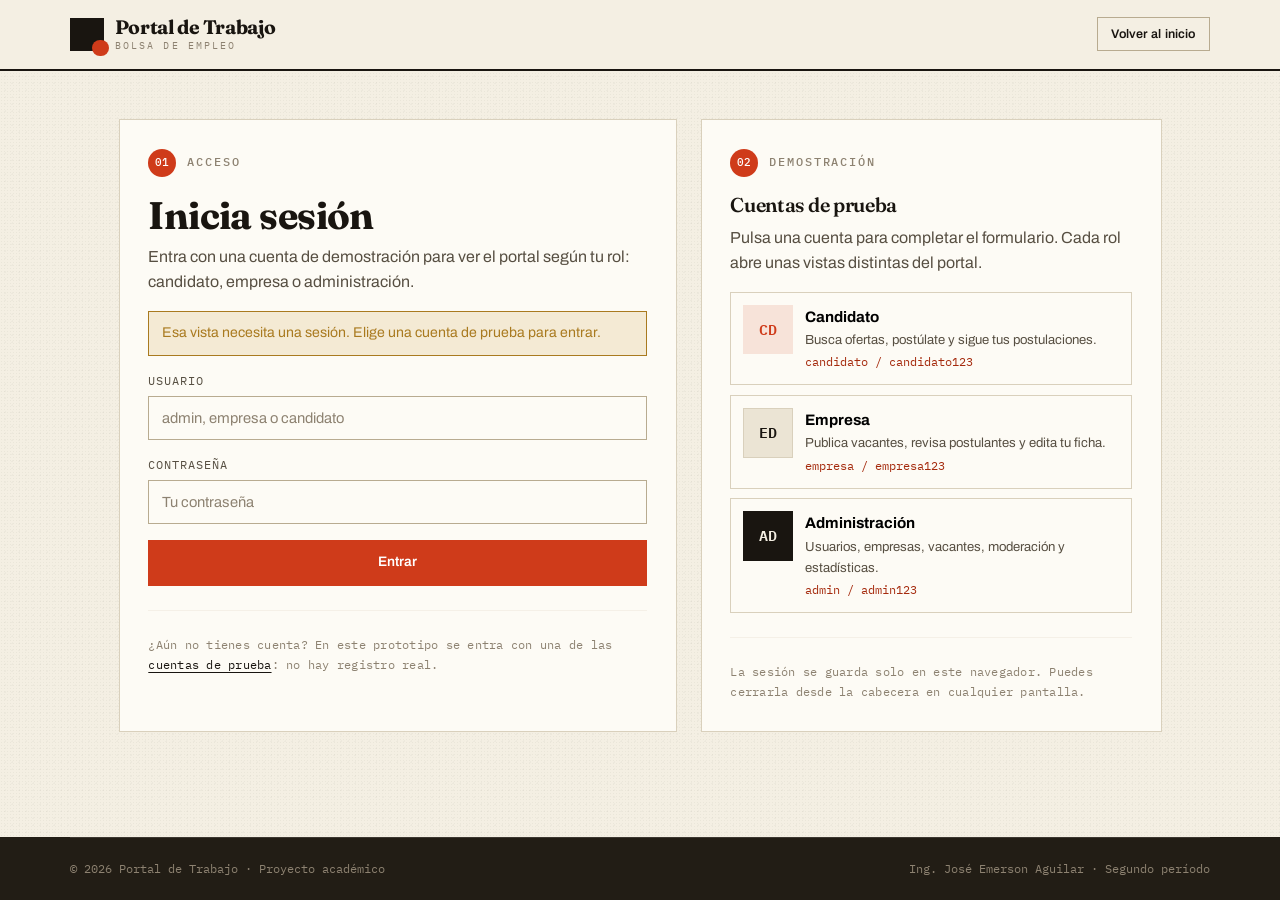
==== commit ba0d5899: "Integra módulos con persistencia y añade acceso por roles - Publicar en el módulo empresarial guarda" ====
--- a/admin.html
+++ b/admin.html
@@ -651,6 +651,7 @@
 
     <script src="./estilos/vendor/bootstrap.bundle.min.js"></script>
     <script src="./js/datos.js"></script>
+    <script src="./js/auth.js"></script>
     <script src="./js/main.js"></script>
     <script src="./js/admin.js"></script>
   </body>
--- a/estilos/componentes.css
+++ b/estilos/componentes.css
@@ -223,6 +223,20 @@
 .acceso-campo::placeholder { color: var(--tinta-tenue); }
 .acceso-campo:focus { border-color: var(--tinta); outline: none; }
 
+/* Zona de usuario: sustituye al formulario de acceso cuando hay
+   sesión iniciada (la inserta js/auth.js) */
+.zona-usuario-datos {
+  display: inline-flex;
+  align-items: center;
+  gap: 0.4rem;
+  text-decoration: none;
+  color: var(--tinta);
+  font-size: 0.85rem;
+}
+
+.zona-usuario-datos:hover { color: var(--bermellon-hondo); }
+.zona-usuario-nombre { font-weight: 600; }
+
 /* ---------------------------------------------------------------
    3. Paneles y tarjetas (cuadrados, con filete)
    --------------------------------------------------------------- */
@@ -726,6 +740,27 @@
 /* ---------------------------------------------------------------
    13. Ajustes por pantalla
    --------------------------------------------------------------- */
+
+/* En portátiles estrechos (992px a 1200px) la cabecera de una sola
+   fila no alcanza para la marca + los cinco enlaces + el formulario
+   de acceso. En vez de dejar que el formulario salte a una segunda
+   fila, se estrechan los enlaces y los campos para que todo quepa
+   en una fila; por debajo de 992px aparece el menú desplegable. */
+@media (max-width: 1199.98px) and (min-width: 992px) {
+  .nav-principal .nav-link { padding-inline: 0.42rem; font-size: 0.84rem; }
+  .nav-principal .nav-link.activo::after { left: 0.55rem; right: 0.55rem; }
+  .acceso { gap: 0.3rem; }
+  .acceso-campo { min-width: 5.2rem; max-width: 6.4rem; }
+  .acceso .btn { padding-inline: 0.7rem; }
+}
+
+/* En el tramo más estrecho (992px a 1024px) se retira del encabezado
+   el botón "Registrarse": la creación de cuenta también está en el
+   pie de página y así la cabecera sigue en una sola fila. */
+@media (max-width: 1023.98px) and (min-width: 992px) {
+  .acceso .btn-linea { display: none; }
+}
+
 @media (max-width: 991.98px) {
   .nav-principal .nav-link.activo::after,
   .nav-principal .nav-link.activo::before { display: none; }
--- a/estilos/admin.css
+++ b/estilos/admin.css
@@ -0,0 +1,138 @@
+/* =============================================================
+   PORTAL DE TRABAJO — panel de administración (admin.html)
+   -------------------------------------------------------------
+   Reglas exclusivas de esta pantalla, con el prefijo .adm- (salvo
+   el anillo de sectores, que usa las clases .fondo y .tramo del
+   SVG declaradas en el propio marcado). No se modifica ninguna
+   hoja de estilo existente.
+
+   Se respeta el lenguaje visual del proyecto: estructura cuadrada,
+   círculos solo como acento y siempre las variables del sistema
+   (nunca colores sueltos ni sombras difusas).
+   ============================================================= */
+
+/* ---------------------------------------------------------------
+   1. Paneles de la sección
+   Solo el panel activo se muestra; el resto lleva el atributo
+   hidden, que el navegador traduce en display: none.
+   --------------------------------------------------------------- */
+.adm-panel[hidden] { display: none; }
+
+/* ---------------------------------------------------------------
+   2. Cabeceras: controles al lado del título
+   Los selectores y buscadores comparten fila con el encabezado
+   y se alinean por la base.
+   --------------------------------------------------------------- */
+.adm-controles {
+  display: flex;
+  align-items: flex-end;
+  gap: 0.6rem;
+  flex-wrap: wrap;
+}
+
+.adm-control {
+  display: flex;
+  flex-direction: column;
+  gap: 0.35rem;
+}
+
+.adm-control .form-label { margin-bottom: 0; }
+
+/* ---------------------------------------------------------------
+   3. Tablas del panel
+   --------------------------------------------------------------- */
+/* Fila de botones de la columna Acciones */
+.adm-acciones {
+  display: flex;
+  align-items: center;
+  gap: 0.4rem;
+  flex-wrap: wrap;
+}
+
+/* Usuario o empresa junto a su marca circular o cuadrada */
+.adm-usuario {
+  display: flex;
+  align-items: center;
+  gap: 0.7rem;
+}
+
+/* Empresa del ranking con su disco de iniciales */
+.adm-top-empresa {
+  display: flex;
+  align-items: center;
+  gap: 0.65rem;
+}
+
+/* Fila inactiva: empresas suspendidas y vacantes retiradas */
+.adm-fila-inactiva td { color: var(--tinta-tenue); }
+
+/* Bloques ocultos por el buscador de la cabecera */
+.adm-oculto { display: none !important; }
+
+/* ---------------------------------------------------------------
+   4. Moderación de contenidos
+   Cita del contenido denunciado: filete de tinta a la izquierda
+   sobre banda de papel, sin esquinas redondeadas.
+   --------------------------------------------------------------- */
+.adm-cita {
+  margin: 0 0 1rem;
+  padding: 0.9rem 1.1rem;
+  border-left: 3px solid var(--linea-fuerte);
+  background: var(--papel-banda);
+  color: var(--tinta-suave);
+  font-size: 0.95rem;
+}
+
+/* Estado vacío de la sección: respira más que un panel normal */
+#listaModeracion .vacio { background: var(--papel-hueso); }
+
+/* ---------------------------------------------------------------
+   5. Anillo de sectores (SVG)
+   La pista de fondo y los tramos no llevan relleno; el grosor es
+   el mismo que el de las métricas del portal.
+   --------------------------------------------------------------- */
+.anillo-datos .fondo {
+  fill: none;
+  stroke: var(--linea);
+  stroke-width: 4;
+}
+
+.anillo-datos .tramo {
+  fill: none;
+  stroke-width: 4;
+}
+
+/* ---------------------------------------------------------------
+   6. Gráfico de barras
+   Cifra de la barra resaltada, escrita en papel sobre bermellón
+   dentro de la propia barra.
+   --------------------------------------------------------------- */
+.adm-barra-valor {
+  position: absolute;
+  bottom: 0.45rem;
+  left: 50%;
+  transform: translateX(-50%);
+  font-family: var(--fuente-mono);
+  font-size: 0.62rem;
+  letter-spacing: 0.02em;
+  color: var(--papel);
+  white-space: nowrap;
+}
+
+/* ---------------------------------------------------------------
+   7. Ajustes por pantalla
+   --------------------------------------------------------------- */
+@media (max-width: 767.98px) {
+  /* Los controles de la cabecera ocupan todo el ancho disponible */
+  .adm-controles { width: 100%; }
+  .adm-control { flex: 1 1 12rem; }
+}
+
+@media (max-width: 575.98px) {
+  /* Las acciones de cada fila se apilan en columnas */
+  .adm-acciones {
+    flex-direction: column;
+    align-items: stretch;
+  }
+  .adm-acciones .btn { width: 100%; }
+}
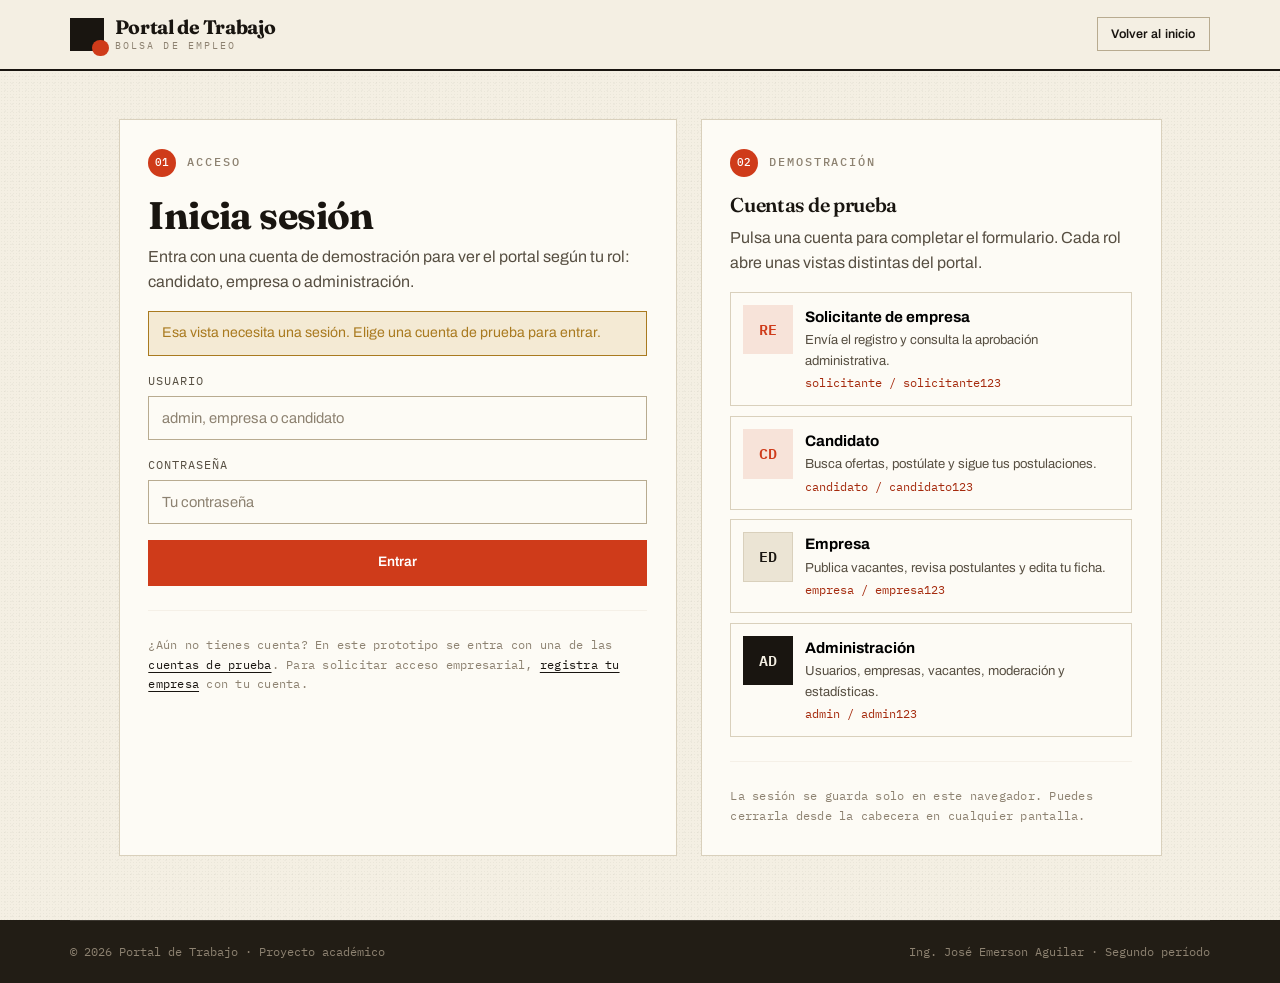
==== commit 0d1b5864: "Integra pantallas y añade aprobación de empresas y moderación de foros" ====
--- a/admin.html
+++ b/admin.html
@@ -20,6 +20,7 @@
     <link rel="stylesheet" href="./estilos/pantallas.css" />
     <!-- Reglas exclusivas de esta pantalla (clases .adm-) -->
     <link rel="stylesheet" href="./estilos/admin.css" />
+      <link rel="stylesheet" href="./estilos/registro.css?v=20261026-revision-4">
   </head>
 
   <body class="d-flex flex-column min-vh-100">
@@ -198,7 +199,7 @@
             <div class="resumen-tarjeta">
               <div>
                 <strong>12.930</strong>
-                <span>Postulaciones del mes</span>
+                <span>Postulaciones registradas</span>
               </div>
               <span class="disco" aria-hidden="true">P</span>
             </div>
@@ -317,7 +318,7 @@
             </div>
           </div>
 
-          <div class="tabla-envoltura">
+          <section class="panel mb-4"><div class="panel-cabecera"><h2>Solicitudes de registro</h2><span class="etiqueta-chip ambar" id="contadorSolicitudesEmpresa"></span></div><div class="panel-cuerpo"><div class="d-flex gap-3 flex-wrap mb-3"><div><label class="form-label" for="estadoRevisionEmpresas">Estado de revisión</label><select class="form-select" id="estadoRevisionEmpresas"><option value="pendiente">Pendientes</option><option value="aprobado">Aprobados</option><option value="rechazado">Rechazados</option><option value="todos">Todos</option></select></div><div><label class="form-label" for="buscarRevisionEmpresas">Buscar solicitudes</label><input class="form-control" type="search" id="buscarRevisionEmpresas"></div></div><div id="listaSolicitudesEmpresa"></div><nav id="paginacionRevisionEmpresas" aria-label="Páginas de solicitudes empresariales"></nav></div></section><h2>Empresas aprobadas</h2>          <div class="tabla-envoltura">
             <table class="tabla">
               <caption class="visually-hidden">Empresas registradas en el portal</caption>
               <thead>
@@ -393,17 +394,16 @@
             <div>
               <h1>Moderación de contenido</h1>
               <p class="texto-suave mb-0">
-                Aquí se revisan las denuncias que envía la comunidad sobre reseñas, temas
-                de foro y comentarios. Aprueba el contenido si cumple las reglas del portal
-                u ocúltalo para que deje de mostrarse públicamente.
+                Revisa los temas enviados antes de su publicación. Solo los temas aprobados aparecen en el foro público. Un rechazo requiere explicar el motivo para que el autor pueda corregirlo.
               </p>
             </div>
             <!-- Contador de denuncias pendientes (lo actualiza el script) -->
-            <span class="etiqueta-chip ambar" id="contadorModeracion">3 pendientes</span>
+            <span class="etiqueta-chip ambar" id="contadorModeracion">0 pendientes</span>
           </div>
 
           <!-- Tarjetas de denuncia generadas por js/admin.js -->
-          <div id="listaModeracion" class="d-grid gap-3"></div>
+<div class="d-flex gap-3 flex-wrap mb-3"><div><label class="form-label" for="estadoRevisionForos">Estado de revisión</label><select class="form-select" id="estadoRevisionForos"><option value="pendiente">Pendientes</option><option value="aprobado">Aprobados</option><option value="rechazado">Rechazados</option><option value="todos">Todos</option></select></div><div><label class="form-label" for="buscarRevisionForos">Buscar solicitudes</label><input class="form-control" type="search" id="buscarRevisionForos"></div></div>          <div id="listaModeracion" class="d-grid gap-3"></div>
+          <nav id="paginacionRevisionForos" aria-label="Páginas de revisión de temas"></nav>
         </div>
 
         <!-- ============================================================
@@ -583,11 +583,10 @@
               </div>
               <div class="panel-cuerpo">
                 <p class="texto-suave">
-                  Devuelve usuarios, empresas, vacantes y denuncias a sus valores iniciales
-                  y limpia los filtros aplicados en este panel.
+                  Recarga los datos guardados y limpia los filtros de este panel. La tabla de usuarios corresponde a las cuentas de demostración del login.
                 </p>
                 <button class="btn btn-bermellon" type="button" id="btnRestablecer">
-                  Restablecer datos
+                  Actualizar panel
                 </button>
               </div>
             </div>
@@ -622,6 +621,7 @@
             <a href="./perfil.html">Mi perfil</a><br />
             <a href="./recursos.html">Recursos</a><br />
             <a href="./foros.html">Foros</a>
+            <a href="./registro-empresa.html">Registrar empresa</a>
           </div>
           <div class="col-6 col-lg-2">
             <h5>Empresas</h5>
@@ -650,9 +650,12 @@
     </footer>
 
     <script src="./estilos/vendor/bootstrap.bundle.min.js"></script>
-    <script src="./js/datos.js"></script>
-    <script src="./js/auth.js"></script>
-    <script src="./js/main.js"></script>
-    <script src="./js/admin.js"></script>
+    <script src="./js/datos.js?v=20261026-revision-3"></script>
+    <script src="./js/dominio-flujos.js?v=20261026-revision-3"></script>
+    <script src="./js/flujos.js?v=20261026-revision-3"></script>
+    <script src="./js/auth.js?v=20261026-revision-3"></script>
+    <script src="./js/main.js?v=20261026-revision-3"></script>
+    <script src="./js/admin.js?v=20261026-revision-3"></script>
+    <script src="./js/admin-revisiones.js?v=20261026-revision-3"></script>
   </body>
 </html>
--- a/estilos/registro.css
+++ b/estilos/registro.css
@@ -0,0 +1,17 @@
+.registro-rejilla { display:grid; grid-template-columns:minmax(0, 2fr) minmax(15rem, 1fr); gap:2rem; align-items:start; }
+.registro-rejilla > * { min-width:0; }
+.registro-rejilla fieldset { min-width:0; }
+.registro-rejilla legend { font-family:var(--fuente-titulo); font-size:1.35rem; }
+.registro-rejilla small { display:block; color:var(--tinta-tenue); margin-top:.4rem; }
+.registro-error { border:1px solid var(--bermellon); padding:1rem; margin-bottom:1.5rem; }
+.registro-rejilla ol { padding-left:1.25rem; }
+.registro-rejilla li { margin-bottom:1rem; }
+.revision-texto { white-space:pre-wrap; overflow-wrap:anywhere; }
+@media(max-width:991.98px) { .registro-rejilla { grid-template-columns:minmax(0,1fr); } }
+/* Las tablas y los encabezados de revisión no ensanchan el panel móvil. */
+.admin-principal, .adm-panel { min-width:0; }
+.adm-panel .panel-cabecera { flex-wrap:wrap; }
+.adm-panel .tabla-envoltura { max-width:100%; }
+.revision-datos { display:grid; gap:.8rem; }
+.revision-datos dt { color:var(--tinta-tenue); }
+.revision-datos dd { margin-bottom:0; }
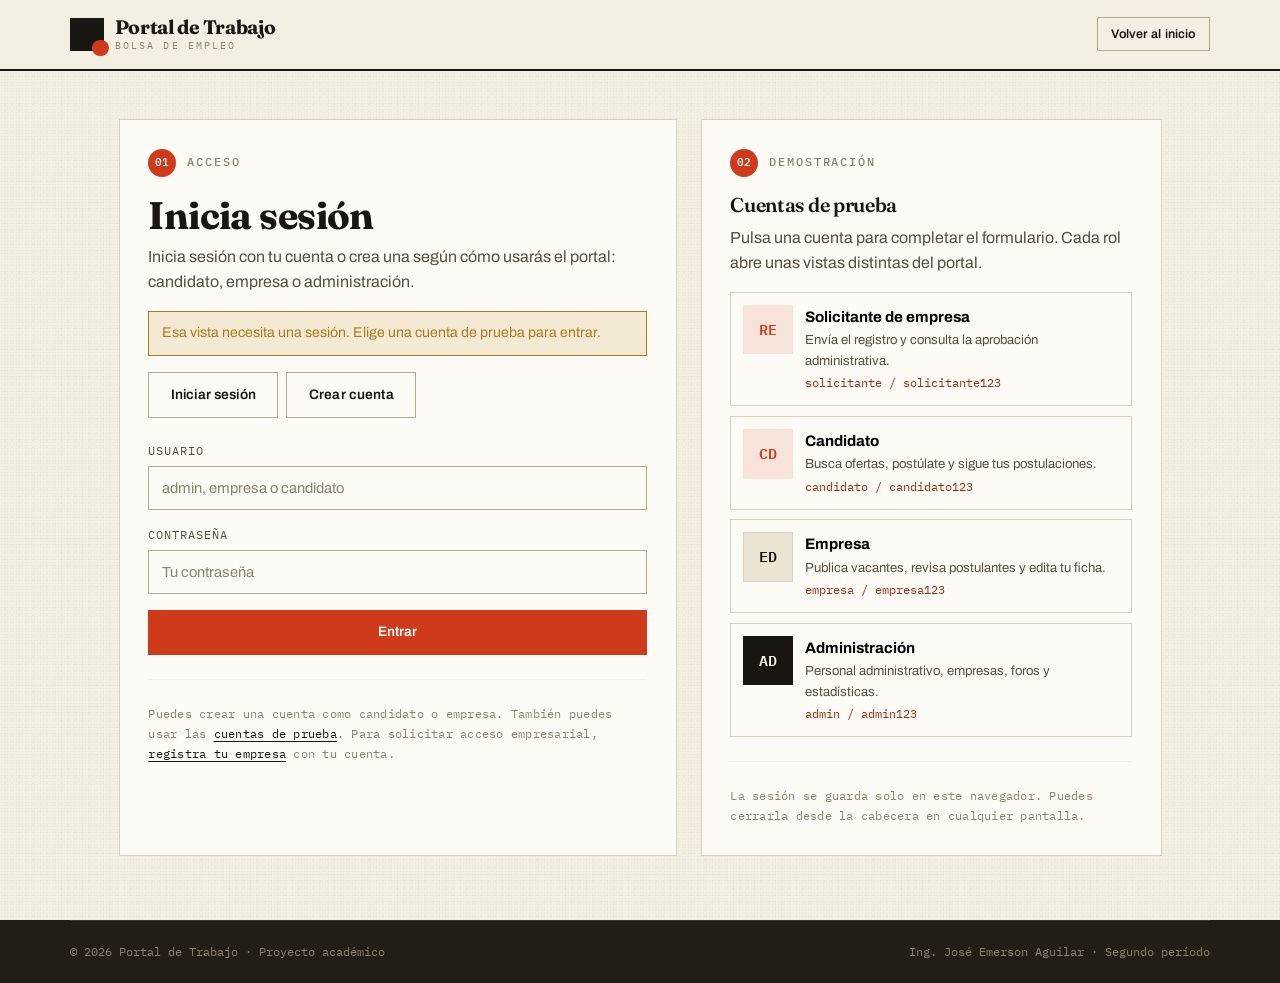
==== commit 056c144b: "Separa roles y personal administrativo; mejora foro multimedia y comentarios" ====
--- a/admin.html
+++ b/admin.html
@@ -1,5 +1,5 @@
 <!doctype html>
-<html lang="es">
+<html lang="es-SV">
   <head>
     <meta charset="utf-8" />
     <meta name="viewport" content="width=device-width, initial-scale=1" />
@@ -47,7 +47,7 @@
           <!-- Navegación principal: se marca sola según el archivo abierto -->
           <nav class="nav-principal d-none d-lg-flex" aria-label="Secciones del portal">
             <a class="nav-link" href="./busqueda.html">Buscar empleos</a>
-            <a class="nav-link" href="./empresas.html">Empresas</a>
+            <a class="nav-link" href="./directorio.html">Empresas</a>
             <a class="nav-link" href="./recursos.html">Recursos</a>
             <a class="nav-link" href="./foros.html">Foros</a>
             <a class="nav-link" href="./perfil.html">Mi perfil</a>
@@ -79,7 +79,7 @@
         <div class="contenedor py-3">
           <nav class="nav flex-column" aria-label="Secciones del portal (móvil)">
             <a class="nav-link" href="./busqueda.html">Buscar empleos</a>
-            <a class="nav-link" href="./empresas.html">Empresas</a>
+            <a class="nav-link" href="./directorio.html">Empresas</a>
             <a class="nav-link" href="./recursos.html">Recursos</a>
             <a class="nav-link" href="./foros.html">Foros</a>
             <a class="nav-link" href="./perfil.html">Mi perfil</a>
@@ -120,26 +120,22 @@
         </button>
         <button type="button" data-seccion="usuarios">
           <span class="disco" aria-hidden="true">B</span>
-          Gestión de usuarios
+          Personal administrativo
         </button>
         <button type="button" data-seccion="empresas">
           <span class="disco" aria-hidden="true">C</span>
           Gestión de empresas
         </button>
-        <button type="button" data-seccion="vacantes">
+        <button type="button" data-seccion="moderacion">
           <span class="disco" aria-hidden="true">D</span>
-          Gestión de vacantes
-        </button>
-        <button type="button" data-seccion="moderacion">
-          <span class="disco" aria-hidden="true">E</span>
-          Moderación de contenido
+          Foros y comentarios
         </button>
         <button type="button" data-seccion="estadisticas">
-          <span class="disco" aria-hidden="true">F</span>
+          <span class="disco" aria-hidden="true">E</span>
           Estadísticas del sistema
         </button>
         <button type="button" data-seccion="otros">
-          <span class="disco" aria-hidden="true">G</span>
+          <span class="disco" aria-hidden="true">F</span>
           Otros
         </button>
       </aside>
@@ -169,7 +165,7 @@
                 aria-label="Buscar en el panel"
                 style="max-width: 16rem"
               />
-              <a class="btn btn-bermellon" href="./empresas.html">Publicar oferta</a>
+              <a class="btn btn-bermellon" href="./admin.html#empresas">Revisar empresas</a>
             </div>
           </div>
 
@@ -177,8 +173,8 @@
           <div class="resumen-rejilla">
             <div class="resumen-tarjeta">
               <div>
-                <strong>36.500</strong>
-                <span>Usuarios registrados</span>
+                <strong>36,500</strong>
+                <span>Personal administrativo</span>
               </div>
               <span class="disco" aria-hidden="true">U</span>
             </div>
@@ -191,14 +187,14 @@
             </div>
             <div class="resumen-tarjeta">
               <div>
-                <strong>1.284</strong>
+                <strong>1,284</strong>
                 <span>Ofertas publicadas</span>
               </div>
               <span class="disco" aria-hidden="true">O</span>
             </div>
             <div class="resumen-tarjeta">
               <div>
-                <strong>12.930</strong>
+                <strong>12,930</strong>
                 <span>Postulaciones registradas</span>
               </div>
               <span class="disco" aria-hidden="true">P</span>
@@ -255,26 +251,20 @@
         <div class="adm-panel" data-panel="usuarios" id="panelUsuarios" hidden>
           <div class="admin-cabecera">
             <div>
-              <h1>Gestión de usuarios</h1>
-              <p class="texto-suave mb-0">Cuentas registradas en el portal y su estado actual</p>
-            </div>
-            <div class="adm-controles">
-              <!-- Filtro de rol: repinta la tabla en cada cambio -->
-              <div class="adm-control">
-                <label class="form-label" for="filtroRol">Rol</label>
-                <select class="form-select" id="filtroRol">
-                  <option value="">Todos los roles</option>
-                  <option value="Candidato">Candidato</option>
-                  <option value="Empresa">Empresa</option>
-                  <option value="Administrador">Administrador</option>
-                </select>
-              </div>
-            </div>
-          </div>
-
+              <h1>Personal administrativo</h1>
+              <p class="texto-suave mb-0">Accesos internos del equipo. Las empresas se gestionan únicamente en Gestión de empresas.</p>
+            </div>
+          </div>
+          <details class="panel mb-4"><summary class="p-3">Añadir personal administrativo</summary><div class="panel-cuerpo"><form id="formPersonalAdmin" class="row g-3">
+          <div class="col-md-6"><label class="form-label" for="personalNombre">Nombre</label><input id="personalNombre" name="nombre" class="form-control" required minlength="3" maxlength="120"></div>
+          <div class="col-md-6"><label class="form-label" for="personalCorreo">Correo</label><input id="personalCorreo" name="correo" type="email" class="form-control" required maxlength="160"></div>
+          <div class="col-md-6"><label class="form-label" for="personalUsuario">Usuario</label><input id="personalUsuario" name="usuario" class="form-control" required pattern="[a-z0-9_-]{3,40}" autocomplete="off"></div>
+          <div class="col-md-6"><label class="form-label" for="personalClave">Contraseña de prueba</label><input id="personalClave" name="contrasena" type="password" class="form-control" required minlength="8" maxlength="128" autocomplete="new-password"></div>
+          <div class="col-12"><p class="texto-suave">Solo administración puede crear estos accesos. En esta demo se guardan en el navegador.</p><p id="resultadoPersonalAdmin" role="status"></p><button class="btn btn-bermellon" type="submit">Crear acceso administrativo</button></div>
+          </form></div></details>
           <div class="tabla-envoltura">
             <table class="tabla">
-              <caption class="visually-hidden">Usuarios registrados en el portal</caption>
+              <caption class="visually-hidden">Personal administrativo en el portal</caption>
               <thead>
                 <tr>
                   <th scope="col">Usuario</th>
@@ -344,73 +334,11 @@
              el recuento de postulantes y las acciones de aprobación,
              retirada y consulta del detalle.
              ============================================================ -->
-        <div class="adm-panel" data-panel="vacantes" id="panelVacantes" hidden>
-          <div class="admin-cabecera">
-            <div>
-              <h1>Gestión de vacantes</h1>
-              <p class="texto-suave mb-0">Ofertas publicadas, su estado y sus postulantes</p>
-            </div>
-            <div class="adm-controles">
-              <!-- Filtro de estado en vivo -->
-              <div class="adm-control">
-                <label class="form-label" for="filtroEstadoVacante">Estado</label>
-                <select class="form-select" id="filtroEstadoVacante">
-                  <option value="">Todas</option>
-                  <option value="Publicada">Publicadas</option>
-                  <option value="Retirada">Retiradas</option>
-                </select>
-              </div>
-            </div>
-          </div>
-
-          <div class="tabla-envoltura">
-            <table class="tabla">
-              <caption class="visually-hidden">Ofertas de empleo publicadas en el portal</caption>
-              <thead>
-                <tr>
-                  <th scope="col">Oferta</th>
-                  <th scope="col">Empresa</th>
-                  <th scope="col">Publicada</th>
-                  <th scope="col">Estado</th>
-                  <th scope="col">Postulantes</th>
-                  <th scope="col">Acciones</th>
-                </tr>
-              </thead>
-              <!-- Filas generadas por js/admin.js -->
-              <tbody id="cuerpoVacantes"></tbody>
-            </table>
-          </div>
-          <p class="datos texto-tenue mt-2 mb-0" id="cuentaVacantes"></p>
-        </div>
-
-        <!-- ============================================================
-             SECCIÓN E — MODERACIÓN DE CONTENIDO
-             Denuncias recibidas sobre reseñas, temas de foro y
-             comentarios. Cada tarjeta se retira del listado al
-             aprobar u ocultar el contenido (js/admin.js).
-             ============================================================ -->
         <div class="adm-panel" data-panel="moderacion" id="panelModeracion" hidden>
-          <div class="admin-cabecera">
-            <div>
-              <h1>Moderación de contenido</h1>
-              <p class="texto-suave mb-0">
-                Revisa los temas enviados antes de su publicación. Solo los temas aprobados aparecen en el foro público. Un rechazo requiere explicar el motivo para que el autor pueda corregirlo.
-              </p>
-            </div>
-            <!-- Contador de denuncias pendientes (lo actualiza el script) -->
-            <span class="etiqueta-chip ambar" id="contadorModeracion">0 pendientes</span>
-          </div>
-
-          <!-- Tarjetas de denuncia generadas por js/admin.js -->
-<div class="d-flex gap-3 flex-wrap mb-3"><div><label class="form-label" for="estadoRevisionForos">Estado de revisión</label><select class="form-select" id="estadoRevisionForos"><option value="pendiente">Pendientes</option><option value="aprobado">Aprobados</option><option value="rechazado">Rechazados</option><option value="todos">Todos</option></select></div><div><label class="form-label" for="buscarRevisionForos">Buscar solicitudes</label><input class="form-control" type="search" id="buscarRevisionForos"></div></div>          <div id="listaModeracion" class="d-grid gap-3"></div>
-          <nav id="paginacionRevisionForos" aria-label="Páginas de revisión de temas"></nav>
-        </div>
-
-        <!-- ============================================================
-             SECCIÓN F — ESTADÍSTICAS DEL SISTEMA
-             Indicadores del mes, gráfico de barras de postulaciones y
-             ranking de empresas según el número de ofertas publicadas.
-             ============================================================ -->
+          <div class="admin-cabecera"><div><h1>Foros y filtro de comentarios</h1><p>Administración publica los temas. Los usuarios comentan con censura automática, sin una cola de aprobación.</p></div></div>
+          <p><a class="btn btn-bermellon" href="./foros.html">Crear y gestionar temas del foro</a></p>
+          <section class="panel"><div class="panel-cabecera"><h2>Filtro automático de palabras</h2></div><div class="panel-cuerpo"><p>El filtro base está siempre activo en comentarios del foro y reseñas. Puedes añadir palabras, una por línea o separadas por comas. Se ocultan como *** y no necesitan revisión individual.</p><form id="formFiltroComentarios"><label class="form-label" for="palabrasComentarios">Palabras adicionales</label><textarea id="palabrasComentarios" class="form-control" rows="6" maxlength="4000"></textarea><p class="texto-suave mt-2">Usa palabras de 2 a 40 letras, sin expresiones regulares. Máximo 100 palabras adicionales. El filtro reconoce mayúsculas, acentos y algunas sustituciones comunes; no entiende todo el contexto.</p><p id="resultadoFiltro" role="status"></p><button class="btn btn-linea" type="submit">Guardar filtro</button></form></div></section>
+        </div>
         <div class="adm-panel" data-panel="estadisticas" id="panelEstadisticas" hidden>
           <div class="admin-cabecera">
             <div>
@@ -526,24 +454,15 @@
             <div class="panel">
               <div class="panel-cabecera">
                 <h3>Configuración del portal</h3>
-                <span class="datos texto-tenue">El cambio se aplica de inmediato</span>
+                <span class="datos texto-tenue">Preferencias locales; requieren servicios del backend</span>
               </div>
               <div class="panel-cuerpo">
-                <div class="alerta-fila">
-                  <div>
-                    <strong>Moderación previa de reseñas</strong>
-                    <small>Las reseñas se publican después de la revisión de un administrador</small>
-                  </div>
-                  <label class="interruptor ms-auto">
-                    <input type="checkbox" data-config="moderacion-resenas" checked aria-label="Moderación previa de reseñas" />
-                    <span class="pista-i" aria-hidden="true"></span>
-                  </label>
-                </div>
+
 
                 <div class="alerta-fila">
                   <div>
                     <strong>Notificaciones por correo a candidatos</strong>
-                    <small>Aviso diario con las ofertas que encajan con su perfil</small>
+                    <small>Preferencia guardada; no se envían correos desde esta demo</small>
                   </div>
                   <label class="interruptor ms-auto">
                     <input type="checkbox" data-config="notificaciones" checked aria-label="Notificaciones por correo a candidatos" />
@@ -551,21 +470,12 @@
                   </label>
                 </div>
 
-                <div class="alerta-fila">
-                  <div>
-                    <strong>Publicación automática de ofertas verificadas</strong>
-                    <small>Las empresas verificadas publican sin pasar por revisión</small>
-                  </div>
-                  <label class="interruptor ms-auto">
-                    <input type="checkbox" data-config="auto-publicacion" checked aria-label="Publicación automática de ofertas verificadas" />
-                    <span class="pista-i" aria-hidden="true"></span>
-                  </label>
-                </div>
+
 
                 <div class="alerta-fila">
                   <div>
                     <strong>Modo mantenimiento del portal</strong>
-                    <small>Suspende temporalmente el acceso público al sitio</small>
+                    <small>Preferencia guardada; no suspende el acceso público en esta demo</small>
                   </div>
                   <label class="interruptor ms-auto">
                     <input type="checkbox" data-config="mantenimiento" aria-label="Modo mantenimiento del portal" />
@@ -583,7 +493,7 @@
               </div>
               <div class="panel-cuerpo">
                 <p class="texto-suave">
-                  Recarga los datos guardados y limpia los filtros de este panel. La tabla de usuarios corresponde a las cuentas de demostración del login.
+                  Recarga los datos guardados y limpia los filtros de este panel. El personal administrativo se gestiona por separado de las empresas.
                 </p>
                 <button class="btn btn-bermellon" type="button" id="btnRestablecer">
                   Actualizar panel
@@ -611,7 +521,7 @@
               </span>
             </a>
             <p style="max-width: 34ch; font-size: 0.9rem">
-              Prototipo académico de portal de búsqueda de empleo. Todas las empresas,
+              Prototipo académico de portal de búsqueda de empleo en El Salvador. Todas las empresas,
               personas y cifras mostradas son ficticias.
             </p>
           </div>
@@ -620,14 +530,12 @@
             <a href="./busqueda.html">Buscar empleos</a><br />
             <a href="./perfil.html">Mi perfil</a><br />
             <a href="./recursos.html">Recursos</a><br />
-            <a href="./foros.html">Foros</a>
+            <a href="./foros.html">Foros</a><br />
             <a href="./registro-empresa.html">Registrar empresa</a>
           </div>
           <div class="col-6 col-lg-2">
             <h5>Empresas</h5>
-            <a href="./empresas.html">Publicar oferta</a><br />
-            <a href="./empresas.html#postulaciones">Ver postulaciones</a><br />
-            <a href="./empresas.html#directorio">Directorio</a><br />
+            <a href="./directorio.html">Directorio</a><br />
             <a href="./admin.html">Administración</a>
           </div>
           <div class="col-lg-4">
@@ -650,12 +558,12 @@
     </footer>
 
     <script src="./estilos/vendor/bootstrap.bundle.min.js"></script>
-    <script src="./js/datos.js?v=20261026-revision-3"></script>
-    <script src="./js/dominio-flujos.js?v=20261026-revision-3"></script>
-    <script src="./js/flujos.js?v=20261026-revision-3"></script>
-    <script src="./js/auth.js?v=20261026-revision-3"></script>
-    <script src="./js/main.js?v=20261026-revision-3"></script>
-    <script src="./js/admin.js?v=20261026-revision-3"></script>
-    <script src="./js/admin-revisiones.js?v=20261026-revision-3"></script>
+    <script src="./js/datos.js?v=20261027-editorial-permisos-2"></script>
+    <script src="./js/dominio-flujos.js?v=20261027-editorial-permisos-2"></script>
+    <script src="./js/flujos.js?v=20261027-editorial-permisos-2"></script>
+    <script src="./js/auth.js?v=20261027-editorial-permisos-2"></script>
+    <script src="./js/main.js?v=20261027-editorial-permisos-2"></script>
+    <script src="./js/admin.js?v=20261027-editorial-permisos-2"></script>
+    <script src="./js/admin-revisiones.js?v=20261027-editorial-permisos-2"></script>
   </body>
 </html>
